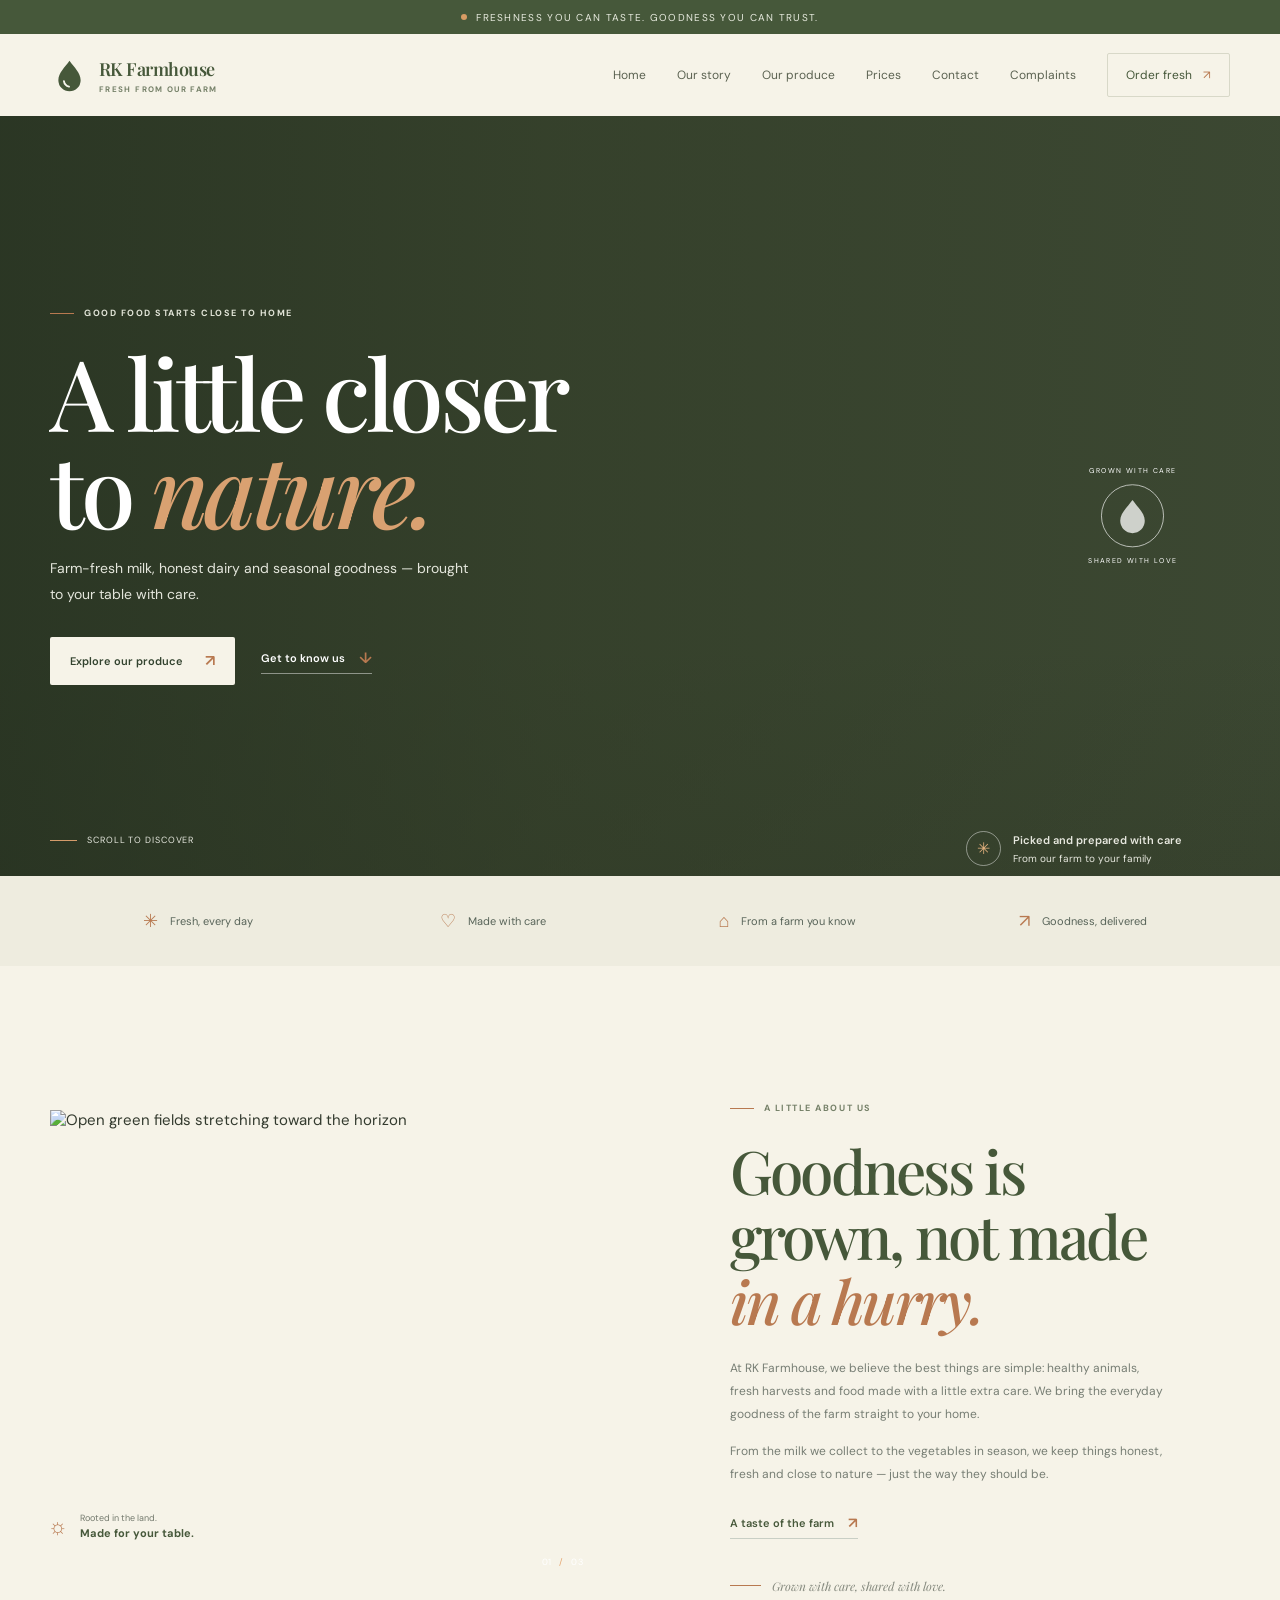
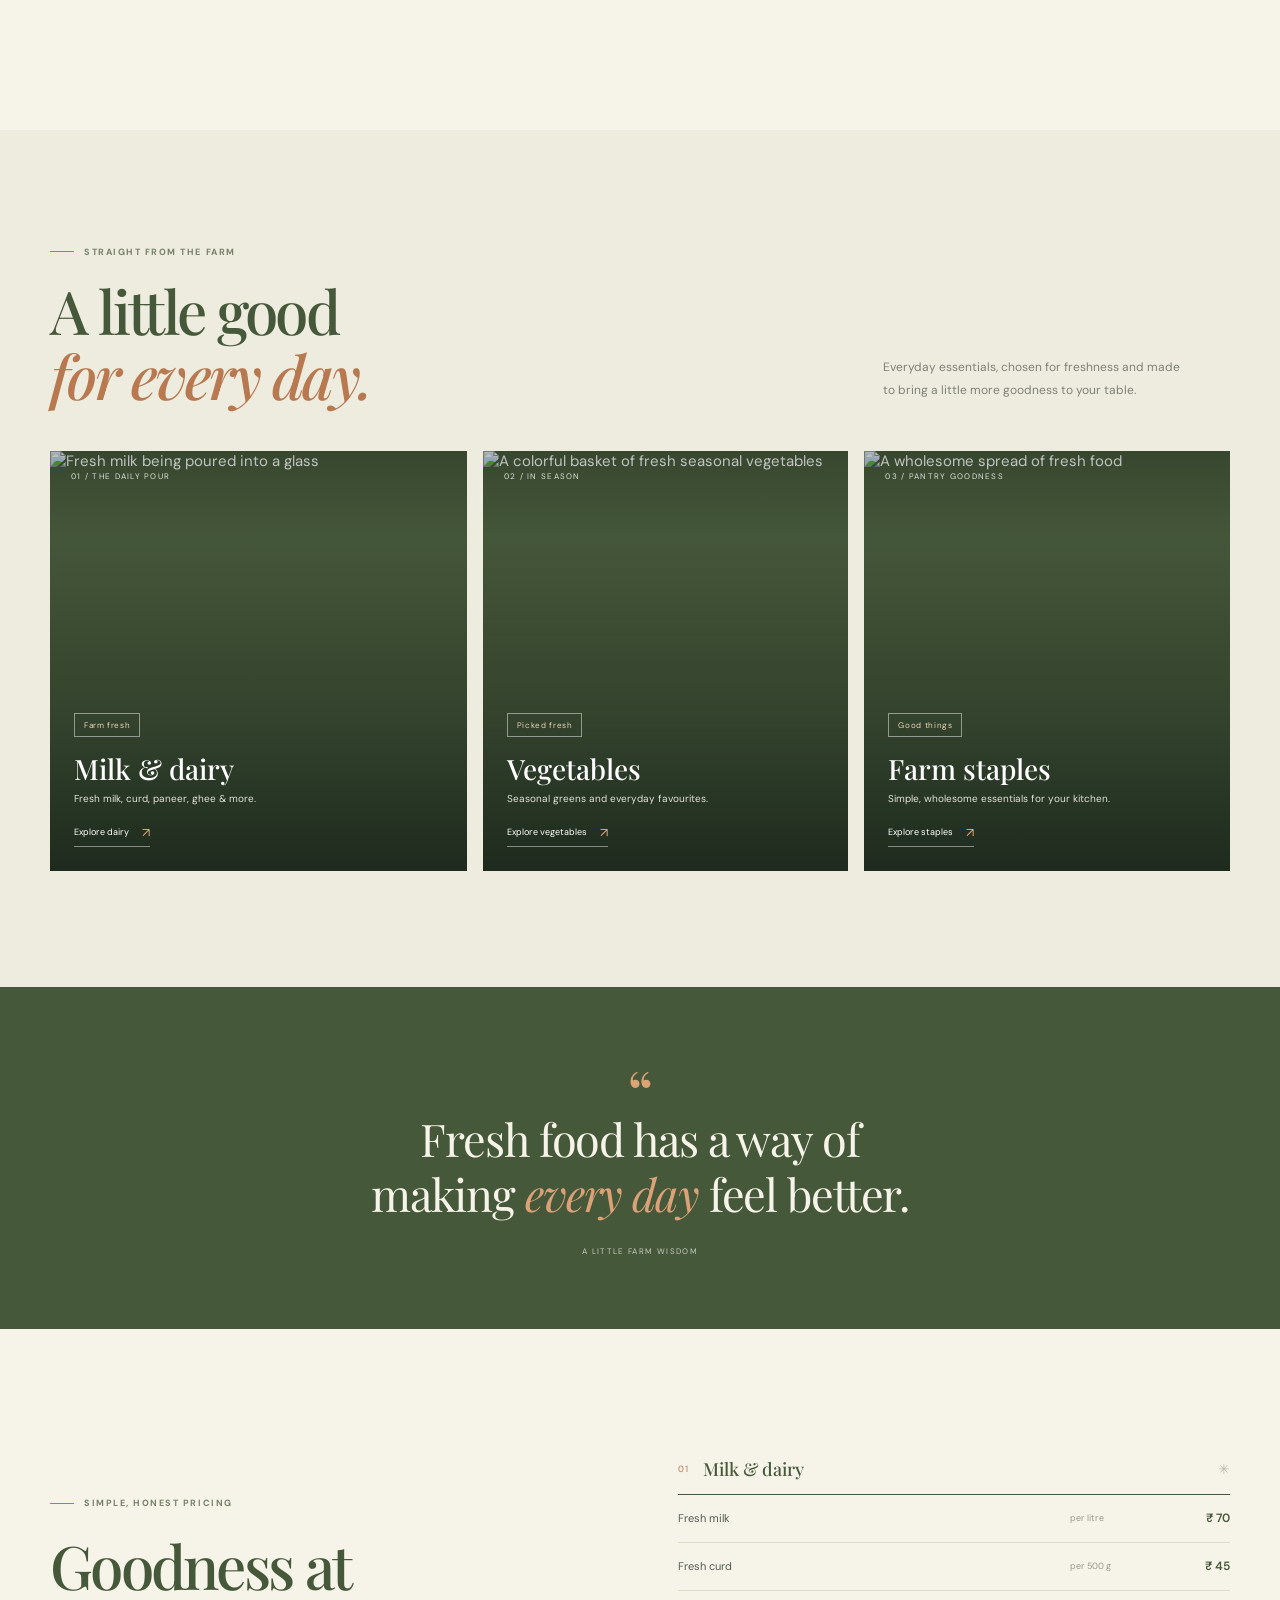
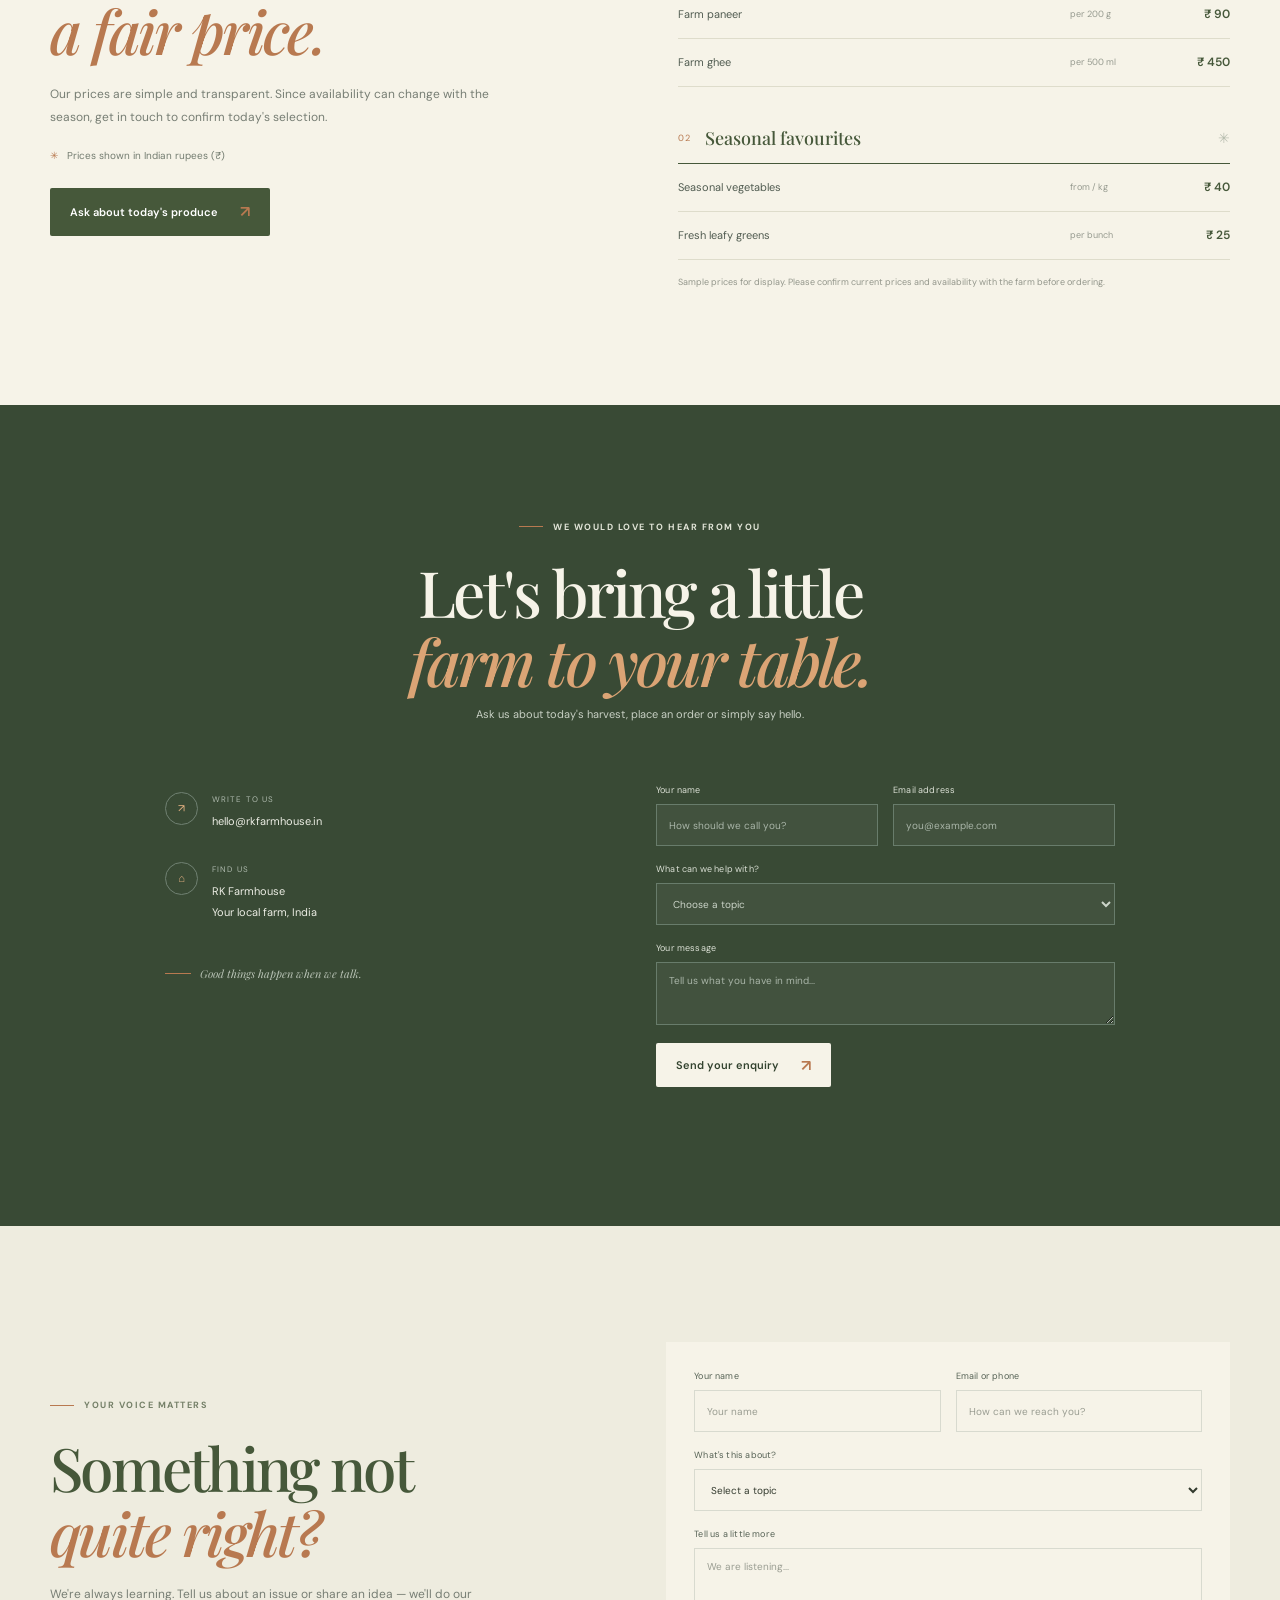
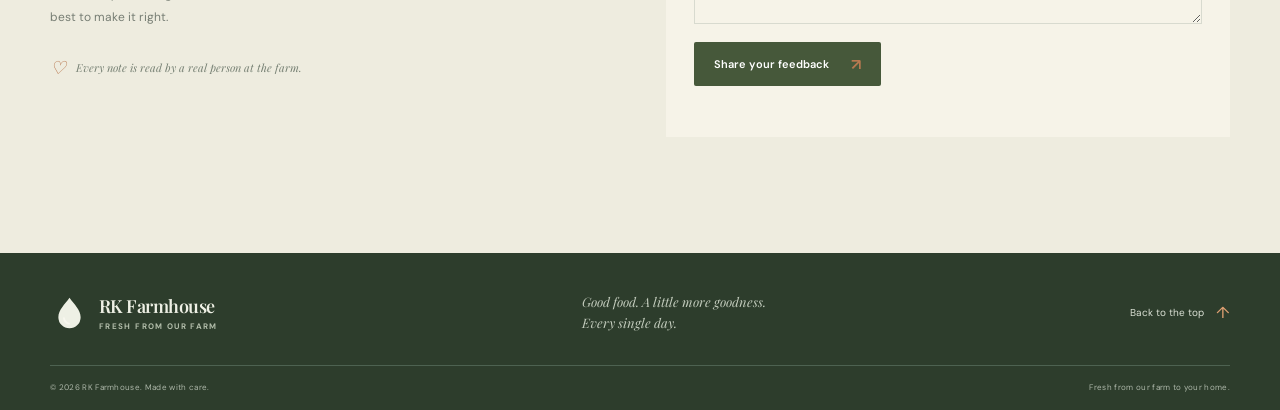
==== index.html @ b0bd7026 "test" ====
<!doctype html>
<html lang="en">
  <head>
    <meta charset="UTF-8" />
    <meta name="viewport" content="width=device-width, initial-scale=1.0" />
    <meta name="theme-color" content="#f8f7ef" />
    <meta
      name="description"
      content="Fresh milk, farm-made dairy and seasonal vegetables from RK Farmhouse, delivered with care."
    />
    <title>RK Farmhouse — Fresh from our farm</title>
    <link rel="preconnect" href="https://fonts.googleapis.com" />
    <link rel="preconnect" href="https://fonts.gstatic.com" crossorigin />
    <link
      href="https://fonts.googleapis.com/css2?family=DM+Sans:wght@400;500;600;700&family=Playfair+Display:wght@500;600;700&display=swap"
      rel="stylesheet"
    />
    <link rel="stylesheet" href="styles.css" />
    <script src="script.js" defer></script>
  </head>
  <body>
    <div class="announcement">
      <span class="announcement-dot" aria-hidden="true"></span>
      Freshness you can taste. Goodness you can trust.
    </div>

    <header class="site-header">
      <a class="brand" href="#home" aria-label="RK Farmhouse home">
        <span class="brand-mark" aria-hidden="true">
          <svg viewBox="0 0 42 42" fill="none">
            <path d="M21 5C16 12 9 18 9 26a12 12 0 0 0 24 0c0-8-7-14-12-21Z" fill="currentColor" />
            <path d="M15 27c.5 3.2 2.5 5.2 5.5 6" stroke="#F8F7EF" stroke-width="2" stroke-linecap="round" />
          </svg>
        </span>
        <span class="brand-copy"><strong>RK Farmhouse</strong><small>FRESH FROM OUR FARM</small></span>
      </a>

      <button class="menu-toggle" type="button" aria-label="Open navigation" aria-expanded="false" aria-controls="primary-navigation">
        <span></span><span></span>
      </button>

      <nav class="navigation" id="primary-navigation" aria-label="Main navigation">
        <a href="#home">Home</a>
        <a href="#about">Our story</a>
        <a href="#products">Our produce</a>
        <a href="#prices">Prices</a>
        <a href="#contact">Contact</a>
        <a href="#feedback">Complaints</a>
        <a class="nav-cta" href="#contact">Order fresh <span aria-hidden="true">↗</span></a>
      </nav>
    </header>

    <main>
      <section class="hero" id="home">
        <div class="hero-photo" role="img" aria-label="Sunlit green farm fields at sunrise"></div>
        <div class="hero-shade"></div>
        <div class="hero-content page-width">
          <p class="eyebrow eyebrow-light"><span></span> Good food starts close to home</p>
          <h1>A little closer<br />to <em>nature.</em></h1>
          <p class="hero-description">
            Farm-fresh milk, honest dairy and seasonal goodness — brought to your table with care.
          </p>
          <div class="hero-actions">
            <a class="button button-light" href="#products">Explore our produce <span aria-hidden="true">↗</span></a>
            <a class="text-link text-link-light" href="#about">Get to know us <span aria-hidden="true">↓</span></a>
          </div>
          <div class="hero-note">
            <span class="note-icon" aria-hidden="true">✳</span>
            <span><strong>Picked and prepared with care</strong><br />From our farm to your family</span>
          </div>
        </div>
        <div class="hero-stamp" aria-hidden="true">
          <span>GROWN WITH CARE</span>
          <svg viewBox="0 0 90 90"><circle cx="45" cy="45" r="43" /><path d="M45 23c-9 12-17 19-17 29a17 17 0 0 0 34 0c0-10-8-17-17-29Z" /></svg>
          <span>SHARED WITH LOVE</span>
        </div>
        <a class="scroll-cue" href="#about"><span></span> Scroll to discover</a>
      </section>

      <section class="promise-strip" aria-label="Our promises">
        <div><span class="promise-icon" aria-hidden="true">✳</span><span>Fresh, every day</span></div>
        <div><span class="promise-icon" aria-hidden="true">♡</span><span>Made with care</span></div>
        <div><span class="promise-icon" aria-hidden="true">⌂</span><span>From a farm you know</span></div>
        <div><span class="promise-icon" aria-hidden="true">↗</span><span>Goodness, delivered</span></div>
      </section>

      <section class="story section-pad" id="about">
        <div class="page-width story-grid">
          <div class="story-image-wrap">
            <img
              class="story-image"
              src="https://images.unsplash.com/photo-1500382017468-9049fed747ef?auto=format&fit=crop&w=1100&q=85"
              alt="Open green fields stretching toward the horizon"
              loading="lazy"
            />
            <div class="image-caption"><span class="caption-sun" aria-hidden="true">☼</span><span>Rooted in the land.<br /><strong>Made for your table.</strong></span></div>
            <div class="image-index">01 <span>/</span> 03</div>
          </div>
          <div class="story-copy">
            <p class="eyebrow"><span></span> A little about us</p>
            <h2>Goodness is<br />grown, not made<br /><em>in a hurry.</em></h2>
            <p class="body-copy">
              At RK Farmhouse, we believe the best things are simple: healthy animals, fresh harvests and food made with a little extra care. We bring the everyday goodness of the farm straight to your home.
            </p>
            <p class="body-copy">
              From the milk we collect to the vegetables in season, we keep things honest, fresh and close to nature — just the way they should be.
            </p>
            <a class="text-link" href="#products">A taste of the farm <span aria-hidden="true">↗</span></a>
            <div class="story-signature"><span class="signature-rule"></span><span>Grown with care, shared with love.</span></div>
          </div>
        </div>
      </section>

      <section class="products section-pad" id="products">
        <div class="page-width">
          <div class="section-heading">
            <div>
              <p class="eyebrow"><span></span> Straight from the farm</p>
              <h2>A little good<br /><em>for every day.</em></h2>
            </div>
            <p class="section-intro">Everyday essentials, chosen for freshness and made to bring a little more goodness to your table.</p>
          </div>
          <div class="product-grid">
            <article class="product-card product-card-large">
              <img src="https://images.unsplash.com/photo-1563636619-e9143da7973b?auto=format&fit=crop&w=1000&q=85" alt="Fresh milk being poured into a glass" loading="lazy" />
              <div class="product-overlay"></div>
              <div class="product-number">01 / THE DAILY POUR</div>
              <div class="product-info"><span class="product-tag">Farm fresh</span><h3>Milk &amp; dairy</h3><p>Fresh milk, curd, paneer, ghee &amp; more.</p><a href="#prices" aria-label="See milk and dairy prices">Explore dairy <span aria-hidden="true">↗</span></a></div>
            </article>
            <article class="product-card">
              <img src="https://images.unsplash.com/photo-1540420773420-3366772f4999?auto=format&fit=crop&w=900&q=85" alt="A colorful basket of fresh seasonal vegetables" loading="lazy" />
              <div class="product-overlay"></div>
              <div class="product-number">02 / IN SEASON</div>
              <div class="product-info"><span class="product-tag">Picked fresh</span><h3>Vegetables</h3><p>Seasonal greens and everyday favourites.</p><a href="#prices" aria-label="See vegetable prices">Explore vegetables <span aria-hidden="true">↗</span></a></div>
            </article>
            <article class="product-card">
              <img src="https://images.unsplash.com/photo-1490645935967-10de6ba17061?auto=format&fit=crop&w=900&q=85" alt="A wholesome spread of fresh food" loading="lazy" />
              <div class="product-overlay"></div>
              <div class="product-number">03 / PANTRY GOODNESS</div>
              <div class="product-info"><span class="product-tag">Good things</span><h3>Farm staples</h3><p>Simple, wholesome essentials for your kitchen.</p><a href="#prices" aria-label="See farm staple prices">Explore staples <span aria-hidden="true">↗</span></a></div>
            </article>
          </div>
        </div>
      </section>

      <section class="quote-band">
        <div class="page-width quote-content">
          <span class="quote-mark" aria-hidden="true">“</span>
          <p>Fresh food has a way of<br />making <em>every day</em> feel better.</p>
          <span class="quote-byline">A little farm wisdom</span>
        </div>
      </section>

      <section class="prices section-pad" id="prices">
        <div class="page-width price-layout">
          <div class="price-heading">
            <p class="eyebrow"><span></span> Simple, honest pricing</p>
            <h2>Goodness at<br /><em>a fair price.</em></h2>
            <p class="body-copy">Our prices are simple and transparent. Since availability can change with the season, get in touch to confirm today's selection.</p>
            <div class="price-note"><span aria-hidden="true">✳</span> Prices shown in Indian rupees (₹)</div>
            <a class="button button-dark" href="#contact">Ask about today's produce <span aria-hidden="true">↗</span></a>
          </div>
          <div class="price-list">
            <div class="price-category"><span>01</span><h3>Milk &amp; dairy</h3><span class="category-leaf" aria-hidden="true">✳</span></div>
            <div class="price-row"><span>Fresh milk</span><span class="price-unit">per litre</span><strong>₹ 70</strong></div>
            <div class="price-row"><span>Fresh curd</span><span class="price-unit">per 500 g</span><strong>₹ 45</strong></div>
            <div class="price-row"><span>Farm paneer</span><span class="price-unit">per 200 g</span><strong>₹ 90</strong></div>
            <div class="price-row"><span>Farm ghee</span><span class="price-unit">per 500 ml</span><strong>₹ 450</strong></div>
            <div class="price-category price-category-next"><span>02</span><h3>Seasonal favourites</h3><span class="category-leaf" aria-hidden="true">✳</span></div>
            <div class="price-row"><span>Seasonal vegetables</span><span class="price-unit">from / kg</span><strong>₹ 40</strong></div>
            <div class="price-row"><span>Fresh leafy greens</span><span class="price-unit">per bunch</span><strong>₹ 25</strong></div>
            <p class="price-disclaimer">Sample prices for display. Please confirm current prices and availability with the farm before ordering.</p>
          </div>
        </div>
      </section>

      <section class="contact section-pad" id="contact">
        <div class="page-width">
          <div class="contact-header">
            <p class="eyebrow eyebrow-light"><span></span> We would love to hear from you</p>
            <h2>Let's bring a little<br /><em>farm to your table.</em></h2>
            <p>Ask us about today's harvest, place an order or simply say hello.</p>
          </div>
          <div class="contact-grid">
            <div class="contact-details">
              <div class="contact-item"><span class="contact-icon" aria-hidden="true">↗</span><div><span class="contact-label">Write to us</span><a href="mailto:hello@rkfarmhouse.in">hello@rkfarmhouse.in</a></div></div>
              <div class="contact-item"><span class="contact-icon" aria-hidden="true">⌂</span><div><span class="contact-label">Find us</span><span>RK Farmhouse<br />Your local farm, India</span></div></div>
              <div class="contact-hours"><span class="hours-line"></span><span>Good things happen when we talk.</span></div>
            </div>
            <form class="contact-form" data-mail-form>
              <input type="hidden" name="form_type" value="New order or enquiry" />
              <div class="form-row">
                <label>Your name<input name="name" autocomplete="name" placeholder="How should we call you?" required /></label>
                <label>Email address<input name="email" type="email" autocomplete="email" placeholder="you@example.com" required /></label>
              </div>
              <label>What can we help with?
                <select name="topic" required>
                  <option value="" disabled selected>Choose a topic</option>
                  <option>Place an order</option>
                  <option>Product availability</option>
                  <option>Delivery information</option>
                  <option>Something else</option>
                </select>
              </label>
              <label>Your message<textarea name="message" rows="3" placeholder="Tell us what you have in mind..." required></textarea></label>
              <button class="button button-light form-submit" type="submit">Send your enquiry <span aria-hidden="true">↗</span></button>
              <p class="form-status" role="status" aria-live="polite"></p>
            </form>
          </div>
        </div>
      </section>

      <section class="complaint section-pad" id="feedback">
        <div class="page-width complaint-layout">
          <div>
            <p class="eyebrow"><span></span> Your voice matters</p>
            <h2>Something not<br /><em>quite right?</em></h2>
            <p class="body-copy">We're always learning. Tell us about an issue or share an idea — we'll do our best to make it right.</p>
            <div class="complaint-aside"><span aria-hidden="true">♡</span><span>Every note is read by a real person at the farm.</span></div>
          </div>
          <form class="complaint-form" data-mail-form>
            <input type="hidden" name="form_type" value="Feedback or complaint" />
            <div class="form-row">
              <label>Your name<input name="name" autocomplete="name" placeholder="Your name" required /></label>
              <label>Email or phone<input name="contact" autocomplete="email" placeholder="How can we reach you?" required /></label>
            </div>
            <label>What's this about?
              <select name="topic" required>
                <option value="" disabled selected>Select a topic</option>
                <option>Product quality</option>
                <option>Order or delivery</option>
                <option>Pricing or payment</option>
                <option>A suggestion</option>
                <option>Other feedback</option>
              </select>
            </label>
            <label>Tell us a little more<textarea name="message" rows="4" placeholder="We are listening..." required></textarea></label>
            <button class="button button-dark form-submit" type="submit">Share your feedback <span aria-hidden="true">↗</span></button>
            <p class="form-status" role="status" aria-live="polite"></p>
          </form>
        </div>
      </section>
    </main>

    <footer class="site-footer">
      <div class="page-width footer-top">
        <a class="brand brand-footer" href="#home">
          <span class="brand-mark" aria-hidden="true"><svg viewBox="0 0 42 42" fill="none"><path d="M21 5C16 12 9 18 9 26a12 12 0 0 0 24 0c0-8-7-14-12-21Z" fill="currentColor" /><path d="M15 27c.5 3.2 2.5 5.2 5.5 6" stroke="#F8F7EF" stroke-width="2" stroke-linecap="round" /></svg></span>
          <span class="brand-copy"><strong>RK Farmhouse</strong><small>FRESH FROM OUR FARM</small></span>
        </a>
        <p>Good food. A little more goodness.<br />Every single day.</p>
        <a class="back-top" href="#home">Back to the top <span aria-hidden="true">↑</span></a>
      </div>
      <div class="page-width footer-bottom"><span>© <span id="current-year"></span> RK Farmhouse. Made with care.</span><span>Fresh from our farm to your home.</span></div>
    </footer>
  </body>
</html>
---- styles.css ----
:root {
  color-scheme: light;
  --cream: #f6f3e8;
  --cream-deep: #eae8d8;
  --green: #46583a;
  --green-dark: #33432f;
  --green-muted: #758068;
  --orange: #b87950;
  --ink: #333a2e;
  --muted: #7d7e70;
  --line: #dedccb;
  --serif: "Playfair Display", Georgia, serif;
  --sans: "DM Sans", Arial, sans-serif;
}

* { box-sizing: border-box; }
html { scroll-behavior: smooth; scroll-padding-top: 85px; }
body { margin: 0; background: var(--cream); color: var(--ink); font-family: var(--sans); font-size: 15px; -webkit-font-smoothing: antialiased; }
img { display: block; width: 100%; }
a { color: inherit; text-decoration: none; }
button, input, select, textarea { font: inherit; }
.page-width { width: min(1180px, calc(100% - 96px)); margin: 0 auto; }
.section-pad { padding: 116px 0; }
.announcement { height: 34px; display: flex; justify-content: center; align-items: center; gap: 9px; background: var(--green); color: #e8ebdf; font-size: 10px; letter-spacing: .13em; text-transform: uppercase; }
.announcement-dot { width: 6px; height: 6px; background: #d89c64; border-radius: 50%; }
.site-header { height: 82px; padding: 0 max(48px, calc((100% - 1180px) / 2)); display: flex; justify-content: space-between; align-items: center; position: relative; z-index: 10; background: var(--cream); }
.brand { display: inline-flex; align-items: center; gap: 10px; color: var(--green); flex-shrink: 0; }
.brand-mark { width: 39px; height: 39px; display: block; }
.brand-mark svg { width: 100%; height: 100%; }
.brand-copy { display: grid; gap: 3px; }
.brand-copy strong { font-family: var(--serif); font-size: 18px; font-weight: 600; letter-spacing: -.03em; }
.brand-copy small { color: var(--green-muted); font-size: 8px; font-weight: 700; letter-spacing: .17em; }
.navigation { display: flex; align-items: center; gap: 31px; color: #5b6251; font-size: 12px; }
.navigation > a:not(.nav-cta) { transition: color .2s ease; }
.navigation > a:not(.nav-cta):hover { color: var(--orange); }
.nav-cta { padding: 13px 18px; border: 1px solid #d8d8c8; border-radius: 2px; color: var(--green); }
.nav-cta span { padding-left: 8px; color: var(--orange); }
.menu-toggle { display: none; }
.hero { position: relative; min-height: 660px; height: min(760px, calc(100vh - 116px)); overflow: hidden; display: flex; align-items: center; background: #3c4933; color: #fff; }
.hero-photo { position: absolute; inset: 0; background: url("https://images.unsplash.com/photo-1500382017468-9049fed747ef?auto=format&fit=crop&w=2200&q=90") center 48% / cover; transform: scale(1.015); }
.hero-shade { position: absolute; inset: 0; background: linear-gradient(90deg, rgba(37, 48, 31, .75) 0%, rgba(47, 57, 36, .53) 43%, rgba(56, 55, 37, .08) 100%), linear-gradient(0deg, rgba(36, 44, 29, .2), transparent 30%); }
.hero-content { position: relative; z-index: 1; padding-top: 0; }
.eyebrow { display: flex; align-items: center; gap: 10px; margin: 0 0 24px; color: var(--green-muted); text-transform: uppercase; letter-spacing: .17em; font-weight: 700; font-size: 9px; }
.eyebrow > span { display: inline-block; height: 1px; width: 24px; background: var(--orange); }
.eyebrow-light { color: #e1e4d7; }
h1, h2, h3, p { margin-top: 0; }
h1, h2 { font-family: var(--serif); font-weight: 500; letter-spacing: -.045em; }
.hero h1 { margin: 0 0 20px; font-size: clamp(62px, 7.7vw, 106px); line-height: .98; }
h1 em, h2 em { color: #d9a171; font-weight: 500; }
.hero-description { max-width: 425px; margin-bottom: 30px; color: #e4e6dc; font-size: 14px; line-height: 1.8; }
.hero-actions { display: flex; align-items: center; gap: 26px; }
.button { min-height: 48px; display: inline-flex; align-items: center; justify-content: center; gap: 22px; padding: 0 20px; border: 0; border-radius: 2px; cursor: pointer; font-size: 11px; font-weight: 600; transition: background .2s, transform .2s; }
.button:hover { transform: translateY(-2px); }
.button-light { color: var(--green-dark); background: var(--cream); }
.button-light:hover { background: white; }
.button-light span, .button-dark span { color: var(--orange); font-size: 16px; }
.text-link { display: inline-flex; align-items: center; gap: 14px; padding-bottom: 5px; border-bottom: 1px solid #c9cfc5; color: var(--green); font-size: 11px; font-weight: 600; }
.text-link span { color: var(--orange); font-size: 15px; }
.text-link-light { color: white; border-color: rgba(255,255,255,.45); }
.hero-note { position: absolute; right: 48px; bottom: -182px; display: flex; align-items: center; gap: 12px; color: #e7e8df; font-size: 10px; line-height: 1.7; }
.hero-note strong { font-size: 11px; font-weight: 600; }
.note-icon { display: grid; width: 35px; height: 35px; place-items: center; border: 1px solid rgba(255,255,255,.45); border-radius: 50%; color: #e5b27f; font-size: 16px; }
.hero-stamp { position: absolute; right: max(8%, calc((100% - 1180px) / 2 + 30px)); top: 50%; display: flex; flex-direction: column; align-items: center; gap: 8px; color: #fff; transform: translateY(-30%); }
.hero-stamp svg { width: 65px; fill: none; stroke: rgba(255,255,255,.74); stroke-width: 1.2; }
.hero-stamp svg path { fill: rgba(255,255,255,.75); stroke: none; }
.hero-stamp span { font-size: 7px; letter-spacing: .2em; }
.scroll-cue { position: absolute; bottom: 30px; left: max(48px, calc((100% - 1180px) / 2)); display: flex; align-items: center; gap: 10px; color: #e6e8df; font-size: 9px; letter-spacing: .1em; text-transform: uppercase; }
.scroll-cue span { width: 27px; height: 1px; background: #d49b6a; }
.promise-strip { min-height: 90px; padding: 20px max(48px, calc((100% - 1180px) / 2)); display: grid; grid-template-columns: repeat(4, 1fr); align-items: center; background: #eeecdf; }
.promise-strip > div { display: flex; justify-content: center; align-items: center; gap: 12px; color: #586459; font-size: 11px; }
.promise-icon { color: var(--orange); font-size: 18px; }
.story { background: var(--cream); }
.story-grid { display: grid; grid-template-columns: 1fr .91fr; align-items: center; gap: 11%; }
.story-image-wrap { position: relative; min-height: 475px; }
.story-image { width: 100%; height: 475px; object-fit: cover; }
.image-caption { position: absolute; bottom: 24px; left: -22px; display: flex; align-items: center; gap: 12px; min-width: 200px; padding: 17px 20px; background: var(--cream); color: #747a6e; font-size: 9px; line-height: 1.6; }
.image-caption strong { color: var(--green); font-size: 11px; }
.caption-sun { color: var(--orange); font-size: 22px; }
.image-index { position: absolute; right: 16px; bottom: 17px; color: white; font-size: 9px; letter-spacing: .1em; }
.image-index span { padding: 0 4px; color: #e5a56e; }
.story-copy { padding: 20px 0; }
.story-copy h2, .section-heading h2, .price-heading h2, .complaint h2 { margin: 0 0 24px; color: var(--green); font-size: clamp(42px, 4.7vw, 61px); line-height: 1.08; }
.story-copy h2 em, .section-heading h2 em, .price-heading h2 em, .complaint h2 em { color: var(--orange); }
.body-copy { max-width: 440px; margin-bottom: 15px; color: #777e74; font-size: 12px; line-height: 1.9; }
.story-copy .text-link { margin-top: 12px; }
.story-signature { display: flex; align-items: center; gap: 11px; margin-top: 39px; color: #85897e; font-family: var(--serif); font-size: 12px; font-style: italic; }
.signature-rule { width: 31px; height: 1px; background: var(--orange); }
.products { background: #eeecdf; }
.section-heading { display: flex; align-items: end; justify-content: space-between; margin-bottom: 43px; }
.section-heading .eyebrow { margin-bottom: 20px; }
.section-heading h2 { margin-bottom: 0; }
.section-intro { width: 300px; margin: 0 4% 6px 0; color: #7d8277; font-size: 12px; line-height: 1.9; }
.product-grid { display: grid; grid-template-columns: 1.14fr 1fr 1fr; gap: 16px; }
.product-card { height: 420px; position: relative; overflow: hidden; color: white; background: var(--green); }
.product-card img { height: 100%; object-fit: cover; transition: transform .6s; }
.product-card:hover img { transform: scale(1.045); }
.product-overlay { position: absolute; inset: 0; background: linear-gradient(0deg, rgba(23,35,25,.86) 0%, rgba(24,36,26,.42) 36%, rgba(20,33,22,.04) 78%), linear-gradient(180deg, rgba(22,33,23,.28), transparent 20%); }
.product-number { position: absolute; top: 20px; left: 21px; color: rgba(255,255,255,.83); font-size: 8px; letter-spacing: .16em; }
.product-info { position: absolute; left: 24px; right: 20px; bottom: 24px; }
.product-tag { display: inline-block; margin-bottom: 13px; padding: 6px 9px; border: 1px solid rgba(255,255,255,.47); color: #f0d7b8; font-size: 8px; letter-spacing: .08em; }
.product-info h3 { margin: 0 0 5px; font-family: var(--serif); font-size: 28px; font-weight: 500; }
.product-info p { margin-bottom: 15px; color: #e3e3da; font-size: 10px; }
.product-info a { display: inline-flex; gap: 13px; align-items: center; padding-bottom: 5px; border-bottom: 1px solid rgba(255,255,255,.45); font-size: 9px; }
.product-info a span { color: #e5a675; font-size: 13px; }
.quote-band { padding: 73px 0 70px; background: var(--green); color: var(--cream); text-align: center; }
.quote-content { position: relative; }
.quote-mark { display: block; height: 38px; color: #dba475; font-family: var(--serif); font-size: 64px; line-height: 1; }
.quote-content p { margin: 13px 0 17px; font-family: var(--serif); font-size: clamp(30px, 3.6vw, 45px); letter-spacing: -.025em; line-height: 1.23; }
.quote-content em { color: #daa276; }
.quote-byline { color: #c5ccbf; font-size: 8px; letter-spacing: .17em; text-transform: uppercase; }
.prices { background: var(--cream); }
.price-layout { display: grid; grid-template-columns: .88fr 1fr; gap: 12%; }
.price-heading { align-self: center; }
.price-heading h2 { margin-bottom: 20px; }
.price-heading .body-copy { margin-bottom: 20px; }
.price-note { display: flex; align-items: center; gap: 9px; margin-bottom: 26px; color: #737c70; font-size: 10px; }
.price-note span { color: var(--orange); }
.button-dark { color: white; background: var(--green); }
.button-dark:hover { background: var(--green-dark); }
.price-list { align-self: center; }
.price-category { display: flex; align-items: center; gap: 15px; min-height: 50px; border-bottom: 1px solid var(--green); }
.price-category > span:first-child { color: var(--orange); font-size: 9px; letter-spacing: .1em; }
.price-category h3 { margin: 0; color: var(--green); font-family: var(--serif); font-size: 18px; font-weight: 500; }
.category-leaf { margin-left: auto; color: #b6bcae; font-size: 14px; }
.price-row { display: grid; grid-template-columns: 1fr 90px 70px; align-items: center; min-height: 48px; border-bottom: 1px solid var(--line); color: #515c51; font-size: 11px; }
.price-unit { color: #969a8f; font-size: 9px; }
.price-row strong { color: var(--green); font-size: 12px; font-weight: 600; text-align: right; }
.price-category-next { margin-top: 27px; }
.price-disclaimer { margin: 15px 0 0; color: #93968b; font-size: 9px; line-height: 1.6; }
.contact { background: #394a35; color: var(--cream); }
.contact-header { text-align: center; }
.contact-header .eyebrow { justify-content: center; }
.contact-header h2 { margin: 0 0 12px; font-size: clamp(43px, 5vw, 65px); line-height: 1.08; }
.contact-header h2 em { color: #dba475; }
.contact-header > p:last-child { color: #c8d0c4; font-size: 11px; }
.contact-grid { display: grid; grid-template-columns: .78fr 1fr; gap: 14%; max-width: 950px; margin: 63px auto 0; }
.contact-details { display: flex; flex-direction: column; gap: 30px; padding-top: 8px; }
.contact-item { display: flex; align-items: flex-start; gap: 14px; color: #ecede4; font-size: 11px; line-height: 1.9; }
.contact-icon { display: grid; width: 33px; height: 33px; place-items: center; border: 1px solid #708172; border-radius: 50%; color: #e5b182; }
.contact-item > div { display: grid; }
.contact-label { margin-bottom: 4px; color: #aeb9ad; font-size: 8px; letter-spacing: .14em; text-transform: uppercase; }
.contact-hours { display: flex; align-items: center; gap: 9px; margin-top: 13px; color: #b9c3b6; font-family: var(--serif); font-size: 11px; font-style: italic; }
.hours-line { width: 26px; height: 1px; background: var(--orange); }
.contact-form, .complaint-form { display: grid; gap: 17px; }
.form-row { display: grid; grid-template-columns: 1fr 1fr; gap: 15px; }
.contact-form label, .complaint-form label { display: grid; gap: 8px; color: #dbe0d5; font-size: 9px; letter-spacing: .02em; }
.contact-form input, .contact-form select, .contact-form textarea { width: 100%; min-height: 42px; padding: 11px 12px; border: 1px solid #687c6b; border-radius: 0; outline: none; color: white; background: rgba(255,255,255,.045); font-size: 10px; }
.contact-form textarea, .complaint-form textarea { resize: vertical; }
.contact-form input::placeholder, .contact-form textarea::placeholder { color: #a9b5a8; }
.contact-form select { color: #cbd4c8; }
.contact-form select option, .complaint-form select option { color: var(--ink); }
.contact-form input:focus, .contact-form select:focus, .contact-form textarea:focus { border-color: #d89c69; }
.form-submit { justify-self: start; min-height: 44px; margin-top: 1px; }
.form-status { min-height: 14px; margin: -8px 0 0; color: #e3c9a9; font-size: 10px; line-height: 1.5; }
.complaint { background: #eeecdf; }
.complaint-layout { display: grid; grid-template-columns: .8fr 1fr; align-items: center; gap: 14%; }
.complaint h2 { margin-bottom: 18px; }
.complaint-aside { display: flex; align-items: center; gap: 10px; margin-top: 27px; color: #778174; font-family: var(--serif); font-size: 11px; font-style: italic; }
.complaint-aside span:first-child { color: var(--orange); font-family: var(--sans); font-size: 18px; }
.complaint-form { padding: 28px; background: var(--cream); }
.complaint-form label { color: #566255; }
.complaint-form input, .complaint-form select, .complaint-form textarea { width: 100%; min-height: 42px; padding: 11px 12px; border: 1px solid #d8dacf; border-radius: 0; outline: none; color: var(--ink); background: transparent; font-size: 10px; }
.complaint-form input::placeholder, .complaint-form textarea::placeholder { color: #9a9d92; }
.complaint-form input:focus, .complaint-form select:focus, .complaint-form textarea:focus { border-color: var(--green-muted); }
.complaint-form .form-status { color: var(--green); }
.site-footer { padding: 39px 0 18px; background: #2d3d2c; color: #e8e7d9; }
.footer-top { display: flex; align-items: center; justify-content: space-between; padding-bottom: 31px; }
.brand-footer { color: #eef0e5; }
.brand-footer .brand-copy small { color: #b2bdaa; }
.footer-top > p { margin: 0; color: #c3ccbd; font-family: var(--serif); font-size: 13px; font-style: italic; line-height: 1.6; }
.back-top { display: inline-flex; gap: 12px; align-items: center; color: #dbe1d5; font-size: 10px; }
.back-top span { color: #e0a173; font-size: 16px; }
.footer-bottom { display: flex; justify-content: space-between; padding-top: 16px; border-top: 1px solid #4d6251; color: #aeb8aa; font-size: 8px; letter-spacing: .04em; }

@media (max-width: 900px) {
  .page-width { width: min(100% - 56px, 700px); }
  .site-header { padding: 0 28px; }
  .navigation { gap: 17px; font-size: 11px; }
  .hero { min-height: 620px; }
  .hero-note { right: 28px; }
  .story-grid { gap: 7%; }
  .story-image-wrap, .story-image { min-height: 420px; height: 420px; }
  .product-card { height: 370px; }
  .product-info { left: 17px; right: 14px; }
  .product-info h3 { font-size: 23px; }
  .price-layout, .contact-grid, .complaint-layout { gap: 8%; }
}

@media (max-width: 680px) {
  html { scroll-padding-top: 70px; }
  .page-width { width: calc(100% - 40px); }
  .section-pad { padding: 78px 0; }
  .announcement { height: 31px; font-size: 8px; letter-spacing: .09em; }
  .site-header { height: 69px; padding: 0 20px; }
  .brand-mark { width: 34px; height: 34px; }
  .brand-copy strong { font-size: 16px; }
  .brand-copy small { font-size: 7px; }
  .menu-toggle { display: flex; width: 40px; height: 40px; flex-direction: column; justify-content: center; align-items: center; gap: 6px; border: 1px solid #d9ddd1; background: transparent; }
  .menu-toggle span { width: 17px; height: 1px; background: var(--green); transition: transform .2s; }
  .menu-toggle[aria-expanded="true"] span:first-child { transform: translateY(3.5px) rotate(45deg); }
  .menu-toggle[aria-expanded="true"] span:last-child { transform: translateY(-3.5px) rotate(-45deg); }
  .navigation { position: absolute; top: 69px; left: 0; right: 0; display: none; align-items: stretch; gap: 0; padding: 7px 20px 18px; background: var(--cream); box-shadow: 0 15px 20px rgba(28,42,30,.1); }
  .navigation.is-open { display: flex; flex-direction: column; }
  .navigation > a:not(.nav-cta) { padding: 13px 0; border-bottom: 1px solid var(--line); }
  .nav-cta { margin-top: 13px; text-align: center; }
  .hero { height: 680px; min-height: 0; max-height: calc(100svh - 100px); }
  .hero-photo { background-position: 58% center; }
  .hero-shade { background: linear-gradient(90deg, rgba(37,48,31,.76), rgba(47,57,36,.38)), linear-gradient(0deg, rgba(36,44,29,.32), transparent 50%); }
  .hero-content { padding-bottom: 28px; }
  .hero .eyebrow { font-size: 8px; }
  .hero h1 { font-size: clamp(62px, 15vw, 84px); }
  .hero-description { max-width: 340px; font-size: 12px; }
  .hero-actions { align-items: flex-start; flex-direction: column; gap: 17px; }
  .hero-stamp { right: 20px; top: auto; bottom: 53px; transform: none; }
  .hero-stamp svg { width: 49px; }
  .hero-stamp span { font-size: 6px; }
  .hero-note { display: none; }
  .scroll-cue { bottom: 23px; left: 20px; font-size: 8px; }
  .promise-strip { grid-template-columns: 1fr 1fr; gap: 20px 5px; padding: 23px 15px; }
  .promise-strip > div { justify-content: flex-start; padding-left: 12px; font-size: 9px; }
  .promise-icon { font-size: 16px; }
  .story-grid, .price-layout, .contact-grid, .complaint-layout { grid-template-columns: 1fr; }
  .story-grid { gap: 43px; }
  .story-image-wrap, .story-image { min-height: 0; height: 360px; }
  .image-caption { left: -8px; bottom: 16px; }
  .story-copy { padding: 0; }
  .story-copy h2, .section-heading h2, .price-heading h2, .complaint h2 { font-size: 46px; }
  .story-signature { margin-top: 27px; }
  .section-heading { display: block; margin-bottom: 28px; }
  .section-intro { width: auto; max-width: 370px; margin: 20px 0 0; }
  .product-grid { grid-template-columns: 1fr; gap: 13px; }
  .product-card { height: 390px; }
  .product-card-large { height: 430px; }
  .product-info { left: 22px; }
  .product-info h3 { font-size: 28px; }
  .quote-band { padding: 61px 0; }
  .quote-content p { font-size: 34px; }
  .price-layout { gap: 40px; }
  .price-heading .body-copy { max-width: 380px; }
  .price-row { grid-template-columns: 1fr 75px 58px; font-size: 10px; }
  .contact-header h2 { font-size: 46px; }
  .contact-header > p:last-child { max-width: 290px; margin: 0 auto; line-height: 1.7; }
  .contact-grid { gap: 34px; margin-top: 40px; }
  .contact-details { display: grid; grid-template-columns: 1fr 1fr; gap: 22px 10px; }
  .contact-hours { grid-column: 1 / -1; margin-top: 0; }
  .form-row { grid-template-columns: 1fr; gap: 15px; }
  .contact-form, .complaint-form { gap: 15px; }
  .complaint-layout { gap: 32px; }
  .complaint-form { padding: 21px 17px; }
  .footer-top { align-items: flex-start; flex-wrap: wrap; gap: 21px; }
  .footer-top > p { order: 3; width: 100%; }
  .back-top { padding-top: 10px; }
  .footer-bottom { gap: 10px; font-size: 7px; }
}

@media (prefers-reduced-motion: reduce) {
  *, *::before, *::after { scroll-behavior: auto !important; transition-duration: .01ms !important; }
}
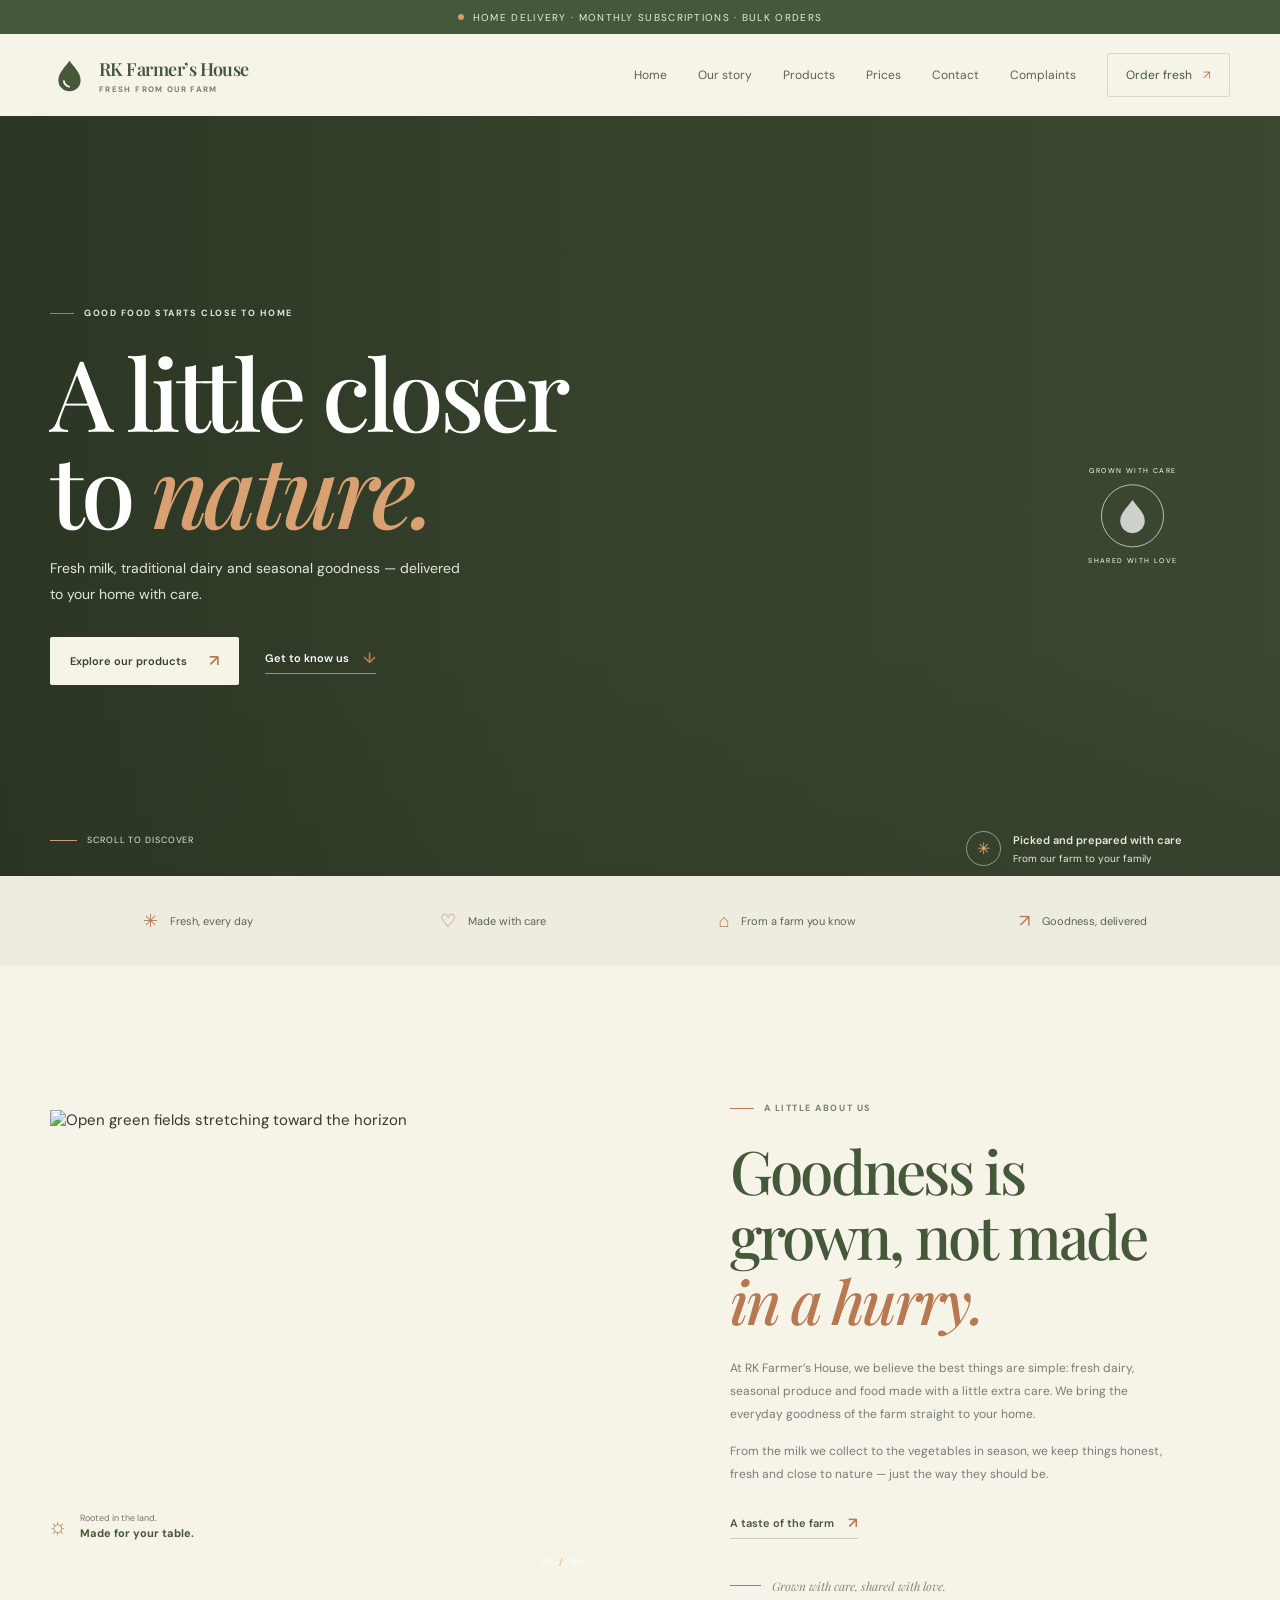
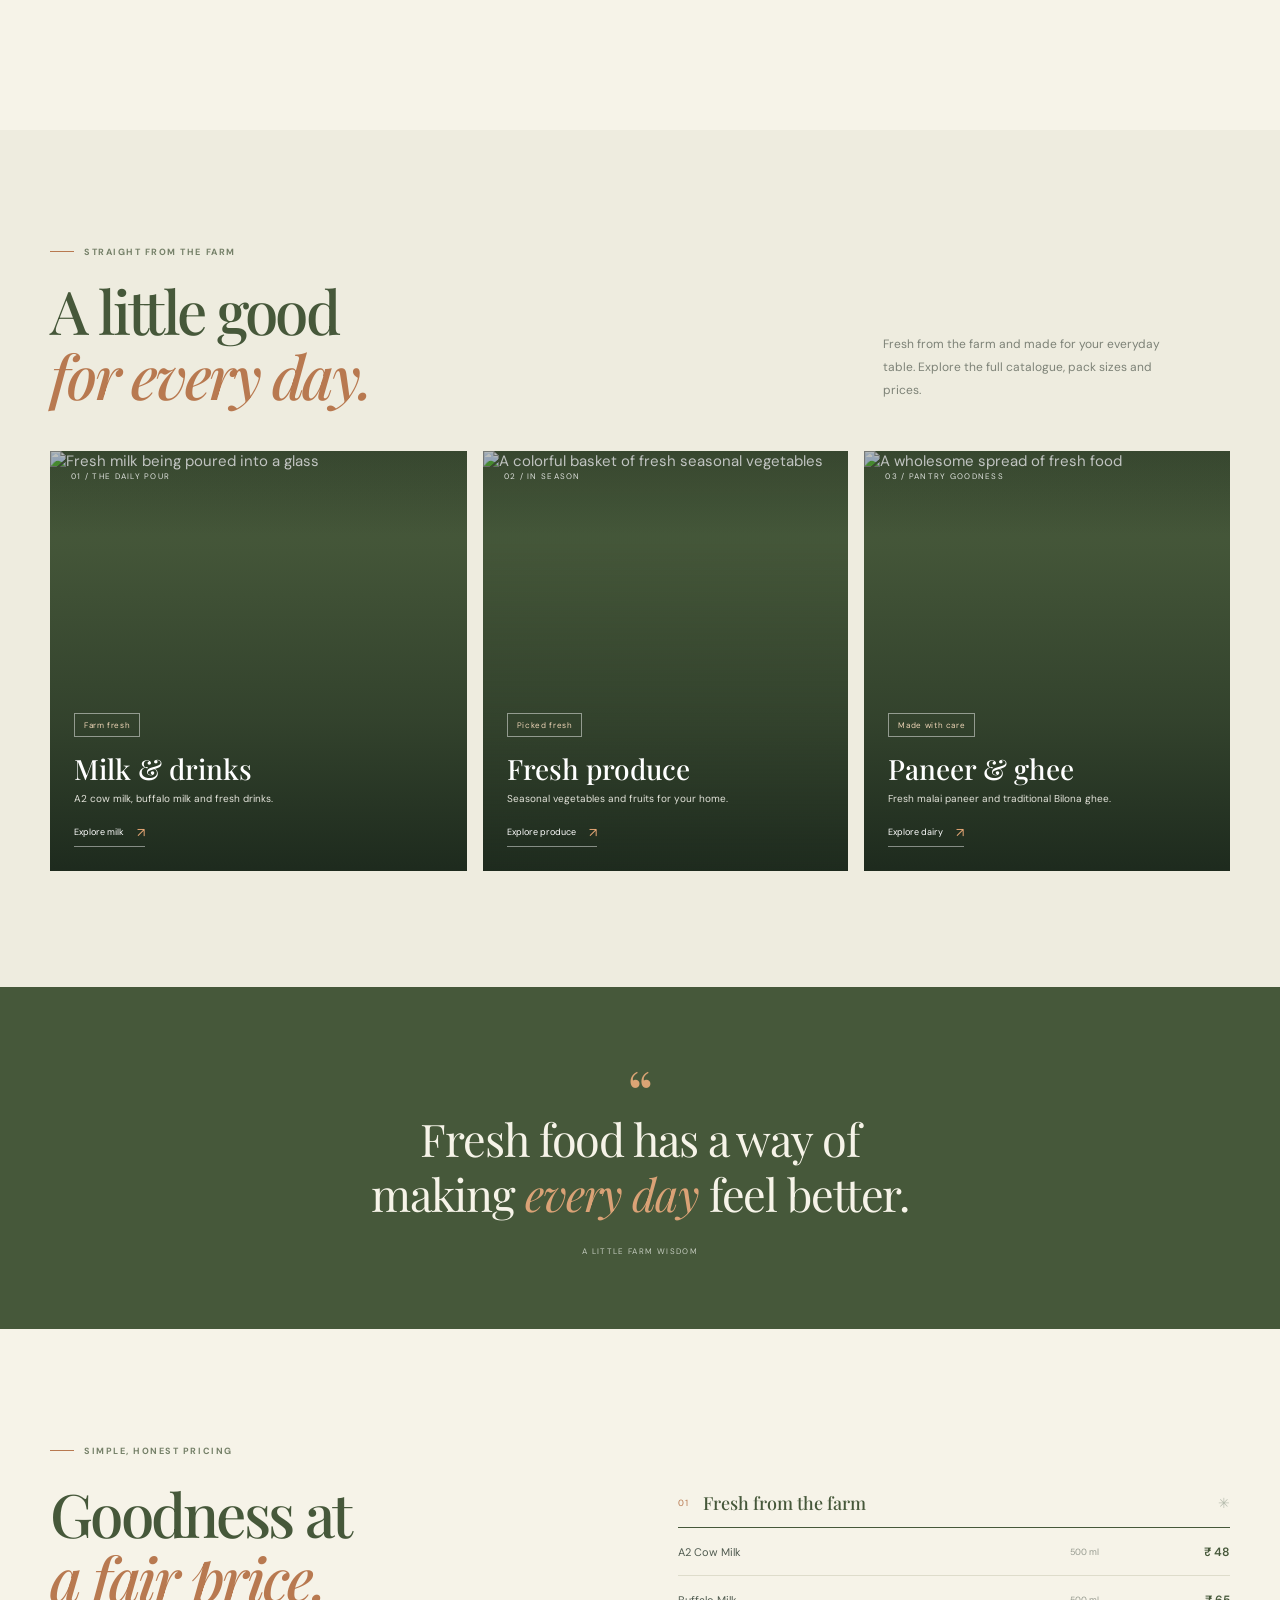
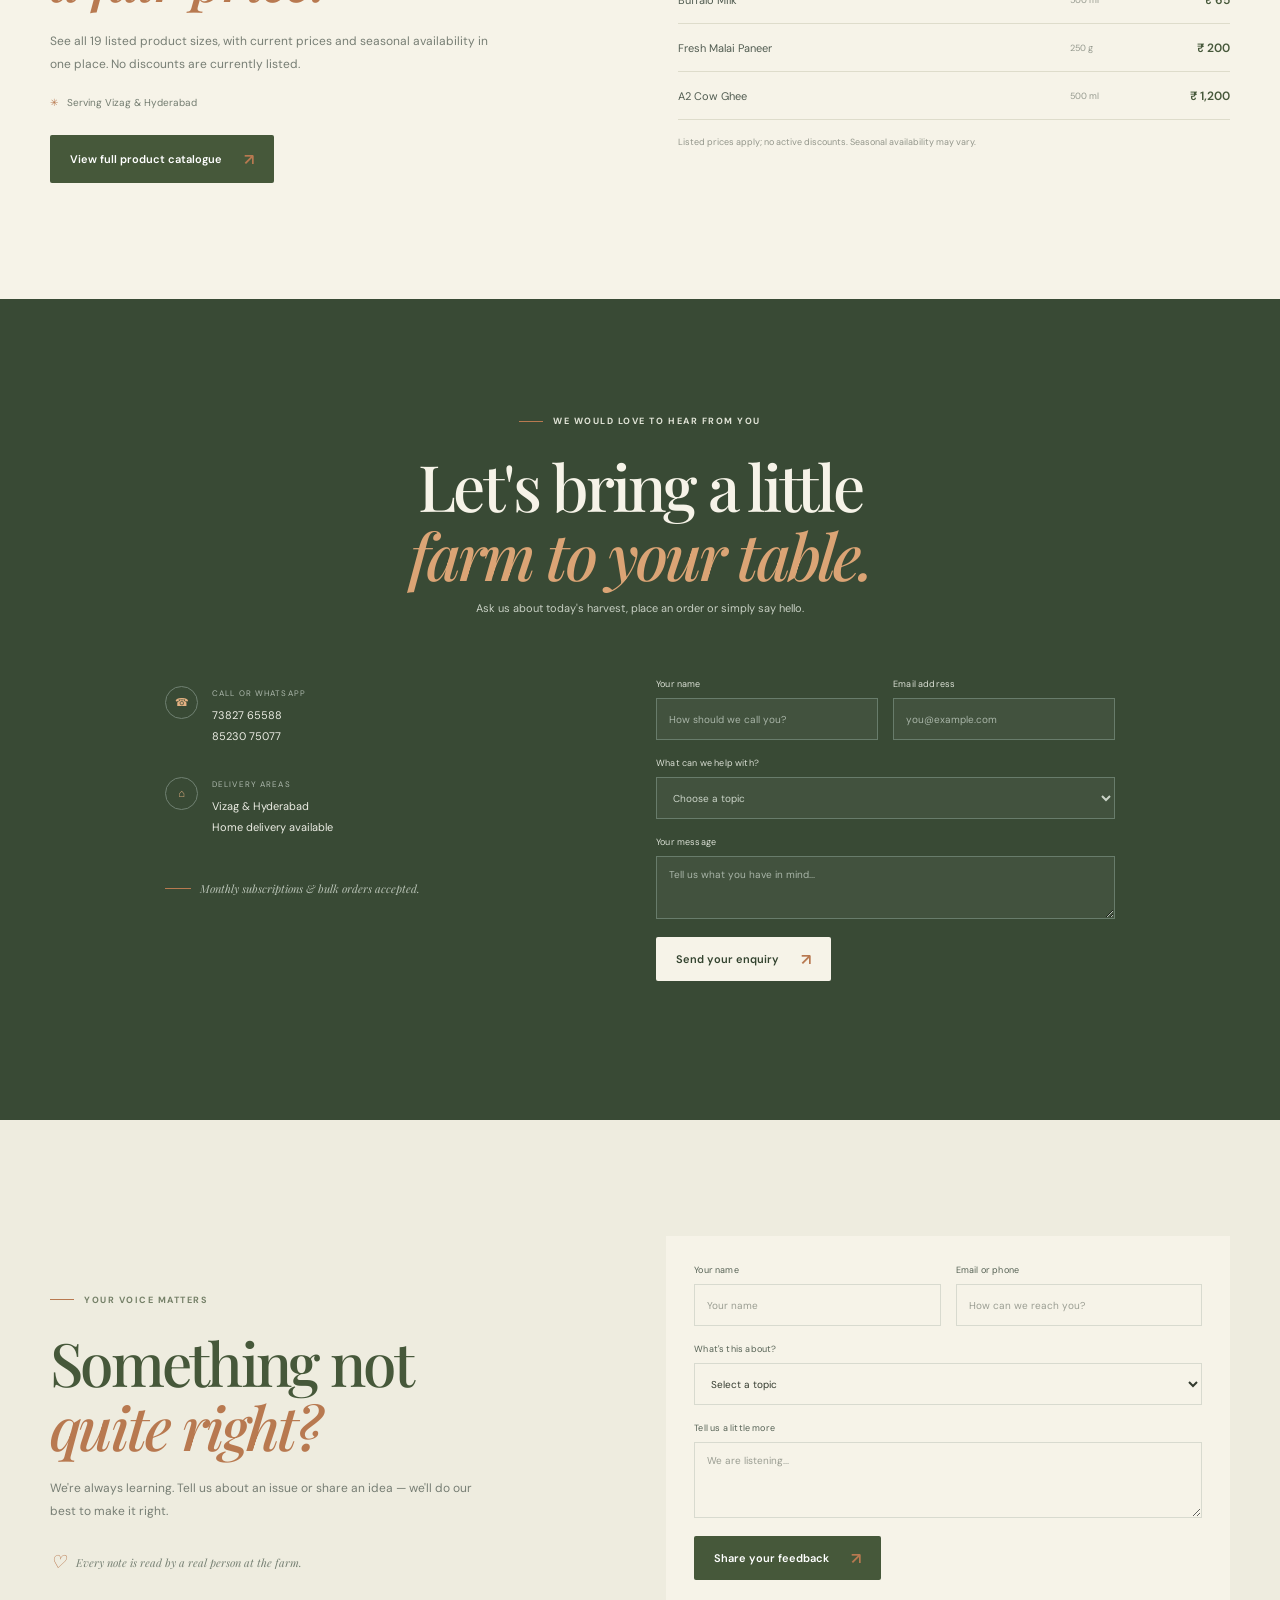
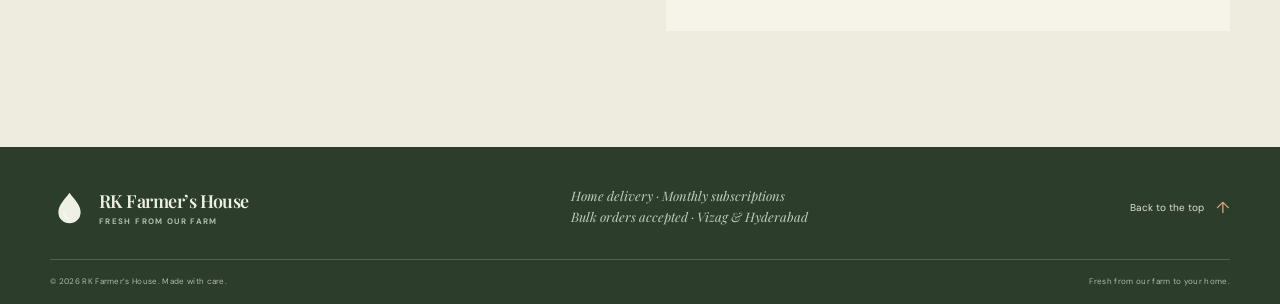
==== commit 97005141: "added products" ====
--- a/index.html
+++ b/index.html
@@ -6,9 +6,9 @@
     <meta name="theme-color" content="#f8f7ef" />
     <meta
       name="description"
-      content="Fresh milk, farm-made dairy and seasonal vegetables from RK Farmhouse, delivered with care."
+      content="Discover fresh milk, traditional dairy, drinks and seasonal produce from RK Farmer’s House. Home delivery in Vizag and Hyderabad."
     />
-    <title>RK Farmhouse — Fresh from our farm</title>
+    <title>RK Farmer’s House — Fresh from our farm</title>
     <link rel="preconnect" href="https://fonts.googleapis.com" />
     <link rel="preconnect" href="https://fonts.gstatic.com" crossorigin />
     <link
@@ -21,18 +21,18 @@
   <body>
     <div class="announcement">
       <span class="announcement-dot" aria-hidden="true"></span>
-      Freshness you can taste. Goodness you can trust.
+      Home delivery · Monthly subscriptions · Bulk orders
     </div>
 
     <header class="site-header">
-      <a class="brand" href="#home" aria-label="RK Farmhouse home">
+      <a class="brand" href="#home" aria-label="RK Farmer’s House home">
         <span class="brand-mark" aria-hidden="true">
           <svg viewBox="0 0 42 42" fill="none">
             <path d="M21 5C16 12 9 18 9 26a12 12 0 0 0 24 0c0-8-7-14-12-21Z" fill="currentColor" />
             <path d="M15 27c.5 3.2 2.5 5.2 5.5 6" stroke="#F8F7EF" stroke-width="2" stroke-linecap="round" />
           </svg>
         </span>
-        <span class="brand-copy"><strong>RK Farmhouse</strong><small>FRESH FROM OUR FARM</small></span>
+        <span class="brand-copy"><strong>RK Farmer’s House</strong><small>FRESH FROM OUR FARM</small></span>
       </a>
 
       <button class="menu-toggle" type="button" aria-label="Open navigation" aria-expanded="false" aria-controls="primary-navigation">
@@ -40,13 +40,13 @@
       </button>
 
       <nav class="navigation" id="primary-navigation" aria-label="Main navigation">
-        <a href="#home">Home</a>
-        <a href="#about">Our story</a>
-        <a href="#products">Our produce</a>
-        <a href="#prices">Prices</a>
+        <a href="index.html#home">Home</a>
+        <a href="index.html#about">Our story</a>
+        <a href="products.html">Products</a>
+        <a href="products.html#catalog">Prices</a>
         <a href="#contact">Contact</a>
         <a href="#feedback">Complaints</a>
-        <a class="nav-cta" href="#contact">Order fresh <span aria-hidden="true">↗</span></a>
+        <a class="nav-cta" href="https://wa.me/917382765588" target="_blank" rel="noopener">Order fresh <span aria-hidden="true">↗</span></a>
       </nav>
     </header>
 
@@ -58,10 +58,10 @@
           <p class="eyebrow eyebrow-light"><span></span> Good food starts close to home</p>
           <h1>A little closer<br />to <em>nature.</em></h1>
           <p class="hero-description">
-            Farm-fresh milk, honest dairy and seasonal goodness — brought to your table with care.
+            Fresh milk, traditional dairy and seasonal goodness — delivered to your home with care.
           </p>
           <div class="hero-actions">
-            <a class="button button-light" href="#products">Explore our produce <span aria-hidden="true">↗</span></a>
+            <a class="button button-light" href="products.html">Explore our products <span aria-hidden="true">↗</span></a>
             <a class="text-link text-link-light" href="#about">Get to know us <span aria-hidden="true">↓</span></a>
           </div>
           <div class="hero-note">
@@ -100,12 +100,12 @@
             <p class="eyebrow"><span></span> A little about us</p>
             <h2>Goodness is<br />grown, not made<br /><em>in a hurry.</em></h2>
             <p class="body-copy">
-              At RK Farmhouse, we believe the best things are simple: healthy animals, fresh harvests and food made with a little extra care. We bring the everyday goodness of the farm straight to your home.
+              At RK Farmer’s House, we believe the best things are simple: fresh dairy, seasonal produce and food made with a little extra care. We bring the everyday goodness of the farm straight to your home.
             </p>
             <p class="body-copy">
               From the milk we collect to the vegetables in season, we keep things honest, fresh and close to nature — just the way they should be.
             </p>
-            <a class="text-link" href="#products">A taste of the farm <span aria-hidden="true">↗</span></a>
+            <a class="text-link" href="products.html">A taste of the farm <span aria-hidden="true">↗</span></a>
             <div class="story-signature"><span class="signature-rule"></span><span>Grown with care, shared with love.</span></div>
           </div>
         </div>
@@ -118,26 +118,26 @@
               <p class="eyebrow"><span></span> Straight from the farm</p>
               <h2>A little good<br /><em>for every day.</em></h2>
             </div>
-            <p class="section-intro">Everyday essentials, chosen for freshness and made to bring a little more goodness to your table.</p>
+            <p class="section-intro">Fresh from the farm and made for your everyday table. Explore the full catalogue, pack sizes and prices.</p>
           </div>
           <div class="product-grid">
             <article class="product-card product-card-large">
               <img src="https://images.unsplash.com/photo-1563636619-e9143da7973b?auto=format&fit=crop&w=1000&q=85" alt="Fresh milk being poured into a glass" loading="lazy" />
               <div class="product-overlay"></div>
               <div class="product-number">01 / THE DAILY POUR</div>
-              <div class="product-info"><span class="product-tag">Farm fresh</span><h3>Milk &amp; dairy</h3><p>Fresh milk, curd, paneer, ghee &amp; more.</p><a href="#prices" aria-label="See milk and dairy prices">Explore dairy <span aria-hidden="true">↗</span></a></div>
+              <div class="product-info"><span class="product-tag">Farm fresh</span><h3>Milk &amp; drinks</h3><p>A2 cow milk, buffalo milk and fresh drinks.</p><a href="products.html#milk" aria-label="See milk and drinks">Explore milk <span aria-hidden="true">↗</span></a></div>
             </article>
             <article class="product-card">
               <img src="https://images.unsplash.com/photo-1540420773420-3366772f4999?auto=format&fit=crop&w=900&q=85" alt="A colorful basket of fresh seasonal vegetables" loading="lazy" />
               <div class="product-overlay"></div>
               <div class="product-number">02 / IN SEASON</div>
-              <div class="product-info"><span class="product-tag">Picked fresh</span><h3>Vegetables</h3><p>Seasonal greens and everyday favourites.</p><a href="#prices" aria-label="See vegetable prices">Explore vegetables <span aria-hidden="true">↗</span></a></div>
+              <div class="product-info"><span class="product-tag">Picked fresh</span><h3>Fresh produce</h3><p>Seasonal vegetables and fruits for your home.</p><a href="products.html#produce" aria-label="See seasonal produce">Explore produce <span aria-hidden="true">↗</span></a></div>
             </article>
             <article class="product-card">
               <img src="https://images.unsplash.com/photo-1490645935967-10de6ba17061?auto=format&fit=crop&w=900&q=85" alt="A wholesome spread of fresh food" loading="lazy" />
               <div class="product-overlay"></div>
               <div class="product-number">03 / PANTRY GOODNESS</div>
-              <div class="product-info"><span class="product-tag">Good things</span><h3>Farm staples</h3><p>Simple, wholesome essentials for your kitchen.</p><a href="#prices" aria-label="See farm staple prices">Explore staples <span aria-hidden="true">↗</span></a></div>
+              <div class="product-info"><span class="product-tag">Made with care</span><h3>Paneer &amp; ghee</h3><p>Fresh malai paneer and traditional Bilona ghee.</p><a href="products.html#paneer" aria-label="See paneer and ghee">Explore dairy <span aria-hidden="true">↗</span></a></div>
             </article>
           </div>
         </div>
@@ -156,20 +156,17 @@
           <div class="price-heading">
             <p class="eyebrow"><span></span> Simple, honest pricing</p>
             <h2>Goodness at<br /><em>a fair price.</em></h2>
-            <p class="body-copy">Our prices are simple and transparent. Since availability can change with the season, get in touch to confirm today's selection.</p>
-            <div class="price-note"><span aria-hidden="true">✳</span> Prices shown in Indian rupees (₹)</div>
-            <a class="button button-dark" href="#contact">Ask about today's produce <span aria-hidden="true">↗</span></a>
+            <p class="body-copy">See all 19 listed product sizes, with current prices and seasonal availability in one place. No discounts are currently listed.</p>
+            <div class="price-note"><span aria-hidden="true">✳</span> Serving Vizag &amp; Hyderabad</div>
+            <a class="button button-dark" href="products.html#catalog">View full product catalogue <span aria-hidden="true">↗</span></a>
           </div>
           <div class="price-list">
-            <div class="price-category"><span>01</span><h3>Milk &amp; dairy</h3><span class="category-leaf" aria-hidden="true">✳</span></div>
-            <div class="price-row"><span>Fresh milk</span><span class="price-unit">per litre</span><strong>₹ 70</strong></div>
-            <div class="price-row"><span>Fresh curd</span><span class="price-unit">per 500 g</span><strong>₹ 45</strong></div>
-            <div class="price-row"><span>Farm paneer</span><span class="price-unit">per 200 g</span><strong>₹ 90</strong></div>
-            <div class="price-row"><span>Farm ghee</span><span class="price-unit">per 500 ml</span><strong>₹ 450</strong></div>
-            <div class="price-category price-category-next"><span>02</span><h3>Seasonal favourites</h3><span class="category-leaf" aria-hidden="true">✳</span></div>
-            <div class="price-row"><span>Seasonal vegetables</span><span class="price-unit">from / kg</span><strong>₹ 40</strong></div>
-            <div class="price-row"><span>Fresh leafy greens</span><span class="price-unit">per bunch</span><strong>₹ 25</strong></div>
-            <p class="price-disclaimer">Sample prices for display. Please confirm current prices and availability with the farm before ordering.</p>
+            <div class="price-category"><span>01</span><h3>Fresh from the farm</h3><span class="category-leaf" aria-hidden="true">✳</span></div>
+            <div class="price-row"><span>A2 Cow Milk</span><span class="price-unit">500 ml</span><strong>₹ 48</strong></div>
+            <div class="price-row"><span>Buffalo Milk</span><span class="price-unit">500 ml</span><strong>₹ 65</strong></div>
+            <div class="price-row"><span>Fresh Malai Paneer</span><span class="price-unit">250 g</span><strong>₹ 200</strong></div>
+            <div class="price-row"><span>A2 Cow Ghee</span><span class="price-unit">500 ml</span><strong>₹ 1,200</strong></div>
+            <p class="price-disclaimer">Listed prices apply; no active discounts. Seasonal availability may vary.</p>
           </div>
         </div>
       </section>
@@ -183,11 +180,11 @@
           </div>
           <div class="contact-grid">
             <div class="contact-details">
-              <div class="contact-item"><span class="contact-icon" aria-hidden="true">↗</span><div><span class="contact-label">Write to us</span><a href="mailto:hello@rkfarmhouse.in">hello@rkfarmhouse.in</a></div></div>
-              <div class="contact-item"><span class="contact-icon" aria-hidden="true">⌂</span><div><span class="contact-label">Find us</span><span>RK Farmhouse<br />Your local farm, India</span></div></div>
-              <div class="contact-hours"><span class="hours-line"></span><span>Good things happen when we talk.</span></div>
+              <div class="contact-item"><span class="contact-icon" aria-hidden="true">☎</span><div><span class="contact-label">Call or WhatsApp</span><a href="tel:+917382765588">73827 65588</a><a href="https://wa.me/918523075077" target="_blank" rel="noopener">85230 75077</a></div></div>
+              <div class="contact-item"><span class="contact-icon" aria-hidden="true">⌂</span><div><span class="contact-label">Delivery areas</span><span>Vizag &amp; Hyderabad<br />Home delivery available</span></div></div>
+              <div class="contact-hours"><span class="hours-line"></span><span>Monthly subscriptions &amp; bulk orders accepted.</span></div>
             </div>
-            <form class="contact-form" data-mail-form>
+            <form class="contact-form" data-whatsapp-form>
               <input type="hidden" name="form_type" value="New order or enquiry" />
               <div class="form-row">
                 <label>Your name<input name="name" autocomplete="name" placeholder="How should we call you?" required /></label>
@@ -218,7 +215,7 @@
             <p class="body-copy">We're always learning. Tell us about an issue or share an idea — we'll do our best to make it right.</p>
             <div class="complaint-aside"><span aria-hidden="true">♡</span><span>Every note is read by a real person at the farm.</span></div>
           </div>
-          <form class="complaint-form" data-mail-form>
+          <form class="complaint-form" data-whatsapp-form>
             <input type="hidden" name="form_type" value="Feedback or complaint" />
             <div class="form-row">
               <label>Your name<input name="name" autocomplete="name" placeholder="Your name" required /></label>
@@ -246,12 +243,12 @@
       <div class="page-width footer-top">
         <a class="brand brand-footer" href="#home">
           <span class="brand-mark" aria-hidden="true"><svg viewBox="0 0 42 42" fill="none"><path d="M21 5C16 12 9 18 9 26a12 12 0 0 0 24 0c0-8-7-14-12-21Z" fill="currentColor" /><path d="M15 27c.5 3.2 2.5 5.2 5.5 6" stroke="#F8F7EF" stroke-width="2" stroke-linecap="round" /></svg></span>
-          <span class="brand-copy"><strong>RK Farmhouse</strong><small>FRESH FROM OUR FARM</small></span>
+          <span class="brand-copy"><strong>RK Farmer’s House</strong><small>FRESH FROM OUR FARM</small></span>
         </a>
-        <p>Good food. A little more goodness.<br />Every single day.</p>
+        <p>Home delivery · Monthly subscriptions<br />Bulk orders accepted · Vizag &amp; Hyderabad</p>
         <a class="back-top" href="#home">Back to the top <span aria-hidden="true">↑</span></a>
       </div>
-      <div class="page-width footer-bottom"><span>© <span id="current-year"></span> RK Farmhouse. Made with care.</span><span>Fresh from our farm to your home.</span></div>
+      <div class="page-width footer-bottom"><span>© <span id="current-year"></span> RK Farmer’s House. Made with care.</span><span>Fresh from our farm to your home.</span></div>
     </footer>
   </body>
 </html>
--- a/styles.css
+++ b/styles.css
@@ -256,3 +256,76 @@
 @media (prefers-reduced-motion: reduce) {
   *, *::before, *::after { scroll-behavior: auto !important; transition-duration: .01ms !important; }
 }
+
+.catalog-hero { padding: 82px 0; background: #eae8d8; }
+.catalog-hero-content { display: grid; grid-template-columns: 1fr .8fr; align-items: center; gap: 8%; }
+.catalog-hero h1 { margin: 0 0 19px; color: var(--green); font-size: clamp(46px, 5.2vw, 68px); line-height: 1.05; }
+.catalog-hero h1 em { color: var(--orange); }
+.catalog-hero-content > div:first-child > p:not(.eyebrow) { max-width: 470px; margin-bottom: 25px; color: #707769; font-size: 12px; line-height: 1.9; }
+.catalog-hero-image { position: relative; height: 330px; }
+.catalog-hero-image img { height: 100%; object-fit: cover; }
+.catalog-hero-image > span { position: absolute; right: 0; bottom: 0; padding: 12px 15px; color: white; background: rgba(52, 67, 47, .88); font-size: 8px; letter-spacing: .14em; }
+.catalog { background: var(--cream); }
+.catalog-intro { display: flex; align-items: end; justify-content: space-between; gap: 30px; margin-bottom: 30px; }
+.catalog-intro .eyebrow { margin-bottom: 16px; }
+.catalog-intro h2 { margin: 0; color: var(--green); font-size: clamp(37px, 4vw, 52px); line-height: 1.1; }
+.catalog-intro h2 em { color: var(--orange); }
+.catalog-intro > p { max-width: 365px; margin: 0 0 5px; color: #777e74; font-size: 11px; line-height: 1.8; }
+.category-nav { position: sticky; top: 0; z-index: 5; display: flex; gap: 8px; overflow-x: auto; margin: 0 0 29px; padding: 13px max(16px, calc((100% - 1180px) / 2)); border-top: 1px solid var(--line); border-bottom: 1px solid var(--line); background: rgba(246, 243, 232, .97); scrollbar-width: thin; }
+.category-nav a { flex: 0 0 auto; padding: 9px 12px; border: 1px solid #d6d7c8; border-radius: 2px; color: #56614c; font-size: 9px; transition: background .2s, color .2s; }
+.category-nav a:hover, .category-nav a:focus-visible { color: white; background: var(--green); }
+.catalog-grid { display: grid; grid-template-columns: repeat(2, minmax(0, 1fr)); gap: 22px; }
+.catalog-card { min-width: 0; overflow: hidden; border: 1px solid #e3e1d4; background: #fbfaf5; scroll-margin-top: 76px; }
+.catalog-card > img { height: 205px; object-fit: cover; }
+.catalog-card-content { padding: 21px 22px 18px; }
+.catalog-number { margin: 0 0 8px; color: #8c8f7d; font-size: 8px; letter-spacing: .15em; }
+.catalog-card h3 { margin: 0 0 16px; color: var(--green); font-family: var(--serif); font-size: 25px; font-weight: 500; }
+.catalog-columns, .catalog-item { display: grid; grid-template-columns: minmax(0, 1fr) 58px 68px 58px; align-items: center; gap: 5px; }
+.catalog-columns { min-height: 29px; border-bottom: 1px solid #d7d9ca; color: #888d7e; font-size: 8px; }
+.catalog-columns span:nth-child(n+2), .catalog-item > :nth-child(n+2) { text-align: right; }
+.catalog-item { min-height: 42px; border-bottom: 1px solid #e9e7dc; color: #606758; font-size: 9px; }
+.catalog-item strong { font-weight: 500; line-height: 1.35; }
+.catalog-item b { color: var(--green); font-size: 10px; font-weight: 700; white-space: nowrap; }
+.catalog-item > span { color: #777e71; font-size: 8px; white-space: nowrap; }
+.catalog-item .no-discount { color: #929486; }
+.catalog-columns-availability, .catalog-item-availability { grid-template-columns: minmax(0, 1fr) 125px; }
+.catalog-order { display: inline-flex; gap: 12px; align-items: center; margin-top: 17px; padding-bottom: 5px; border-bottom: 1px solid #c9cfc5; color: var(--green); font-size: 10px; font-weight: 600; }
+.catalog-order span { color: var(--orange); font-size: 14px; }
+.delivery-banner { display: flex; justify-content: space-between; align-items: center; gap: 28px; margin-top: 62px; padding: 38px; background: #eeecdf; }
+.delivery-banner .eyebrow { margin-bottom: 15px; }
+.delivery-banner h2 { margin: 0 0 10px; color: var(--green); font-size: 37px; }
+.delivery-banner h2 em { color: var(--orange); }
+.delivery-banner > div:first-child > p:last-child { max-width: 470px; margin: 0; color: #777e74; font-size: 11px; line-height: 1.8; }
+.delivery-actions { display: flex; flex-direction: column; align-items: flex-start; gap: 11px; flex-shrink: 0; }
+.delivery-actions > a:not(.button) { color: var(--green); font-size: 10px; }
+
+@media (max-width: 900px) {
+  .catalog-hero-content { gap: 5%; }
+  .catalog-hero-image { height: 290px; }
+  .catalog-grid { gap: 16px; }
+  .catalog-card-content { padding: 18px 15px 16px; }
+  .catalog-columns, .catalog-item { grid-template-columns: minmax(0, 1fr) 52px 63px 53px; gap: 3px; }
+}
+
+@media (max-width: 680px) {
+  .catalog-hero { padding: 59px 0 42px; }
+  .catalog-hero-content { grid-template-columns: 1fr; gap: 29px; }
+  .catalog-hero h1 { font-size: 46px; }
+  .catalog-hero-content > div:first-child > p:not(.eyebrow) { font-size: 11px; }
+  .catalog-hero-image { height: 230px; }
+  .catalog { padding-top: 59px; }
+  .catalog-intro { display: block; margin-bottom: 21px; }
+  .catalog-intro > p { margin-top: 15px; }
+  .catalog-intro h2 { font-size: 39px; }
+  .category-nav { margin-right: -20px; margin-left: -20px; padding: 11px 20px; }
+  .catalog-grid { grid-template-columns: 1fr; gap: 15px; }
+  .catalog-card > img { height: 190px; }
+  .catalog-card-content { padding: 19px 17px 17px; }
+  .catalog-columns, .catalog-item { grid-template-columns: minmax(0, 1fr) 57px 66px 58px; gap: 4px; }
+  .catalog-item { min-height: 43px; font-size: 9px; }
+  .catalog-item b { font-size: 10px; }
+  .catalog-columns-availability, .catalog-item-availability { grid-template-columns: minmax(0, 1fr) 125px; }
+  .delivery-banner { align-items: flex-start; flex-direction: column; margin-top: 39px; padding: 25px 20px; }
+  .delivery-banner h2 { font-size: 33px; }
+  .delivery-actions { gap: 13px; }
+}
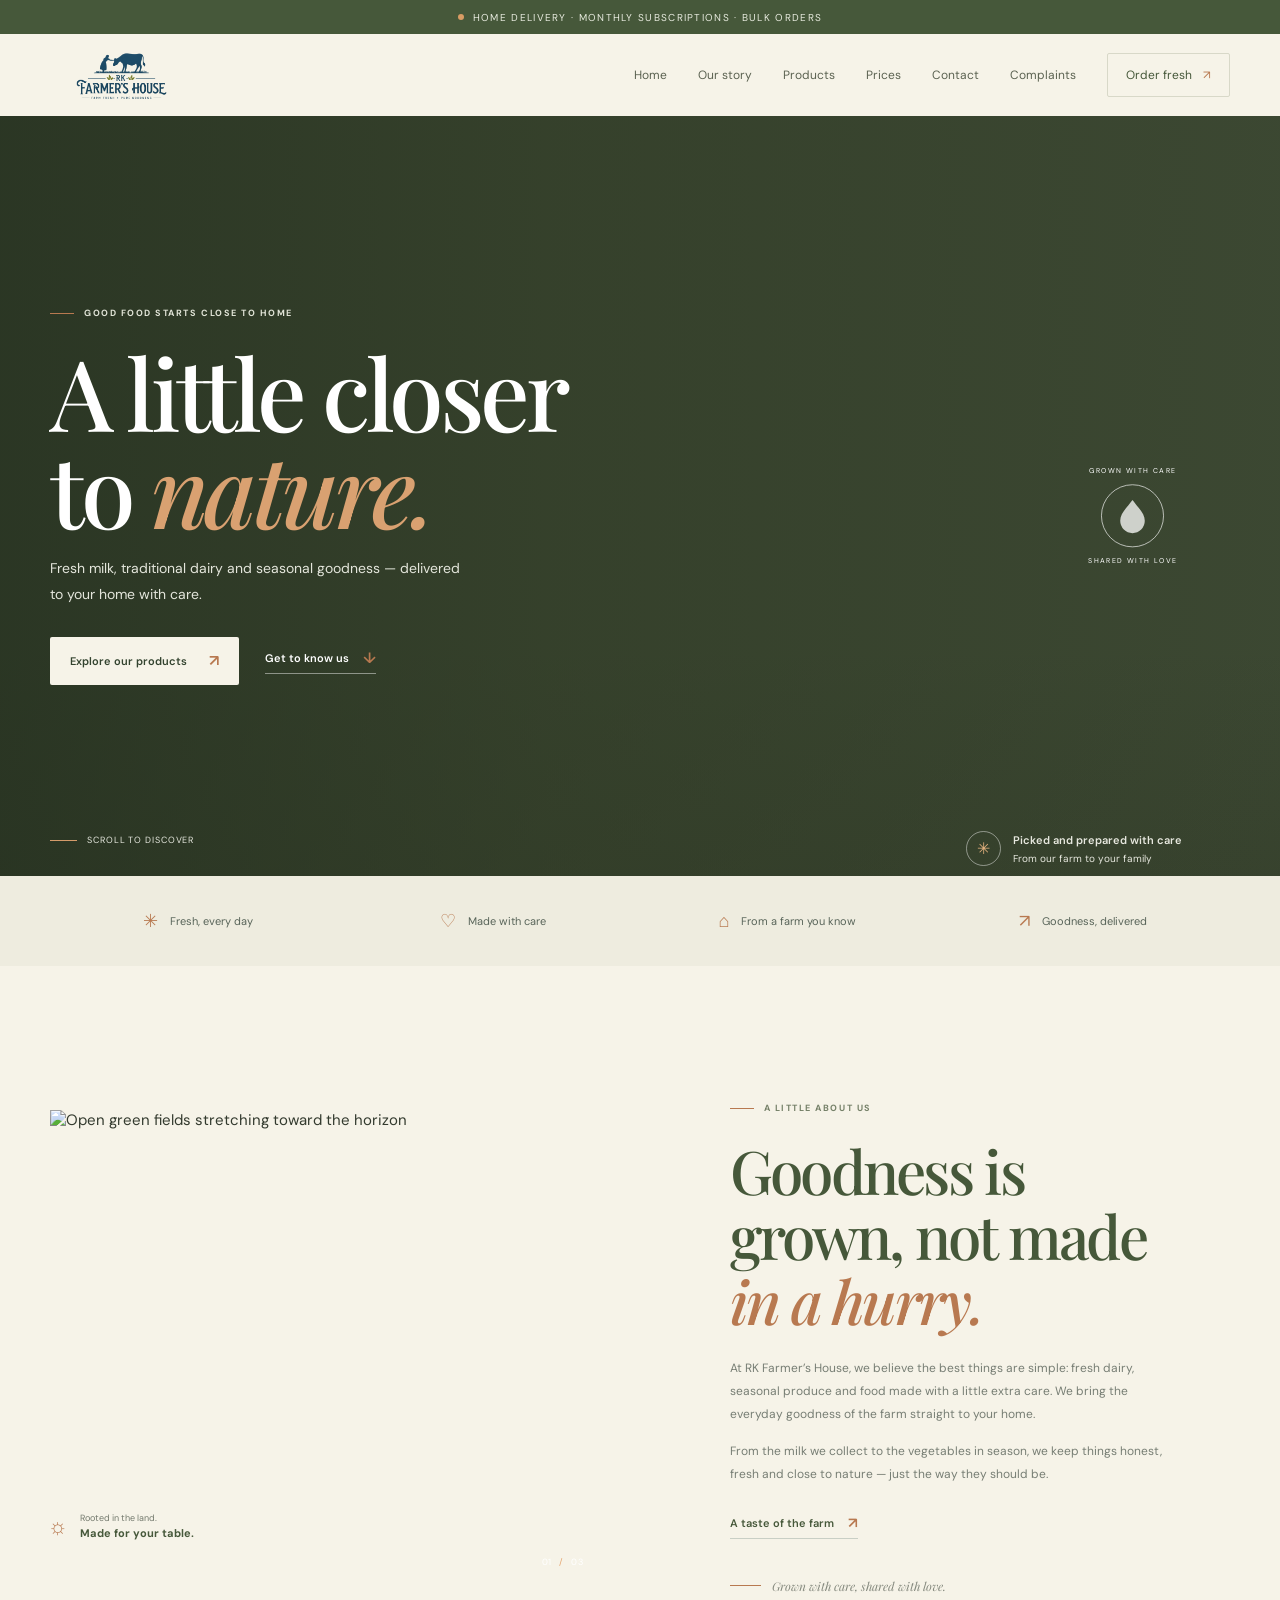
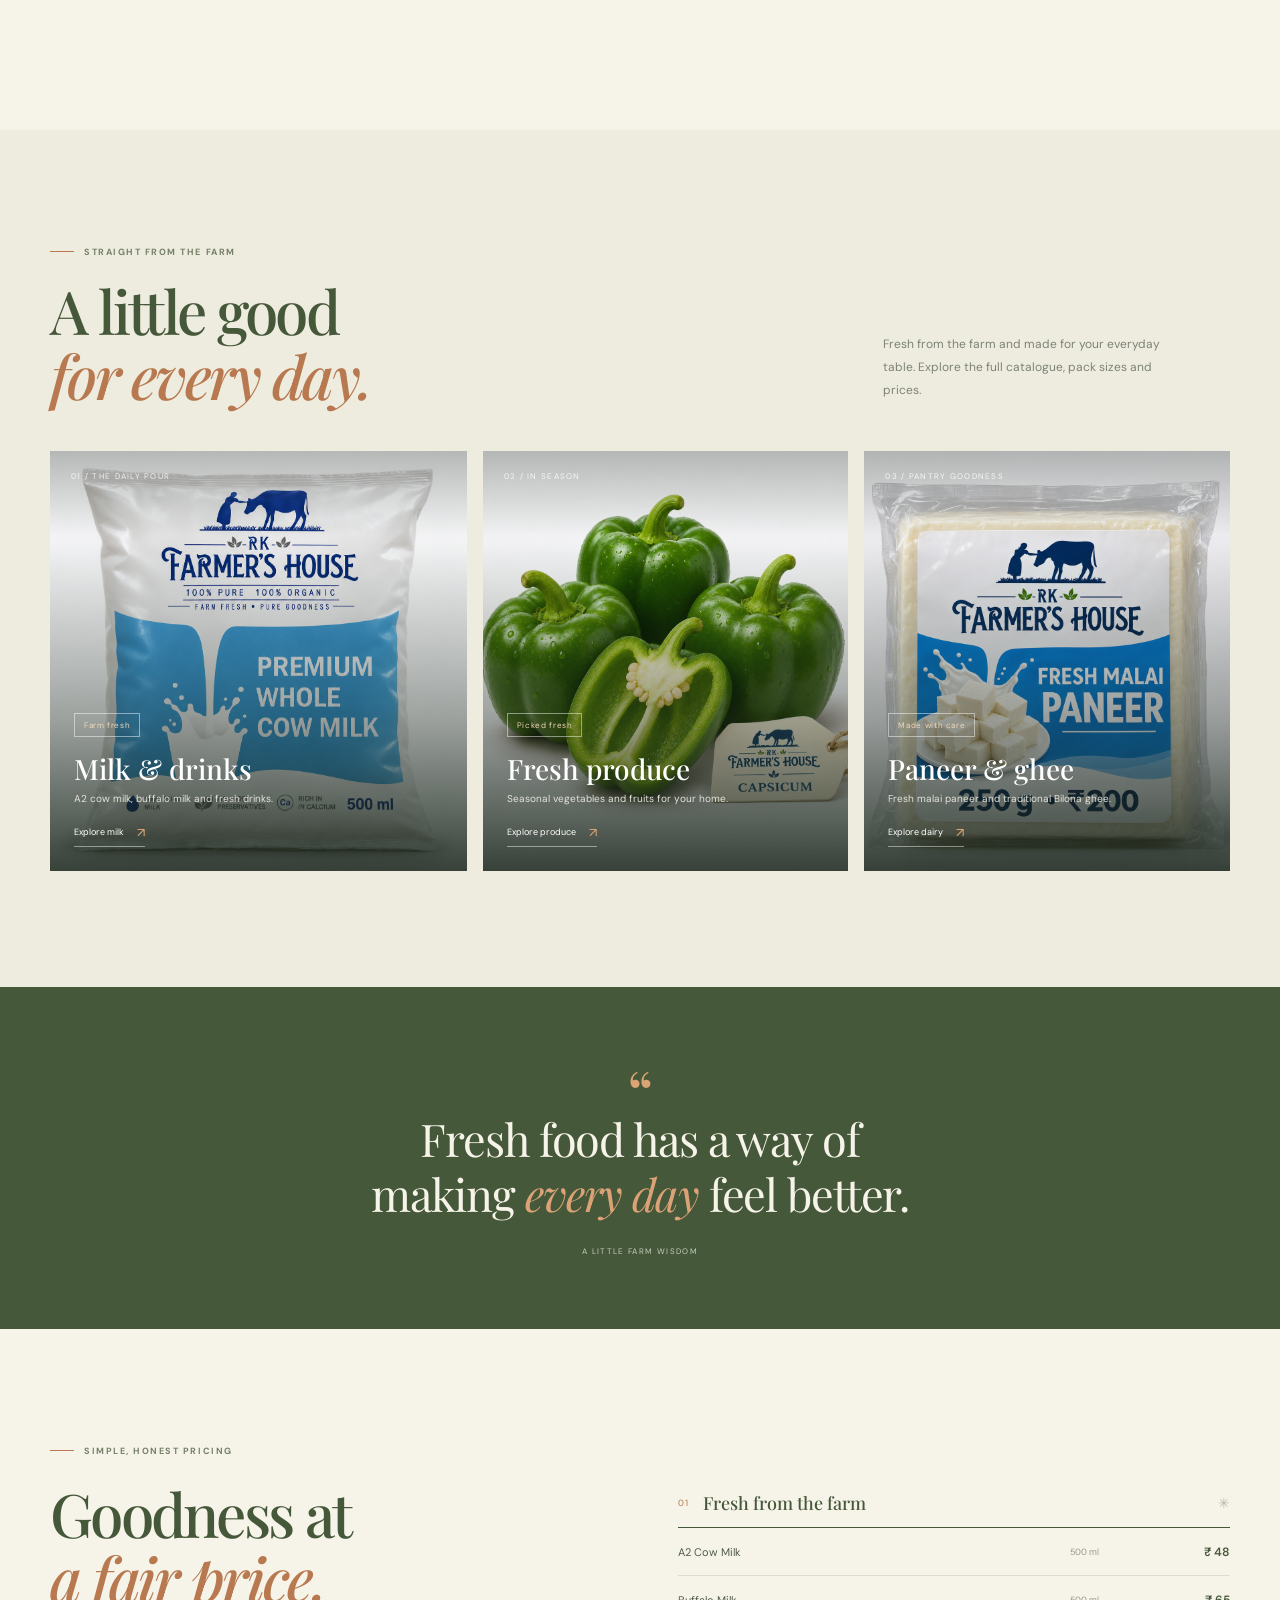
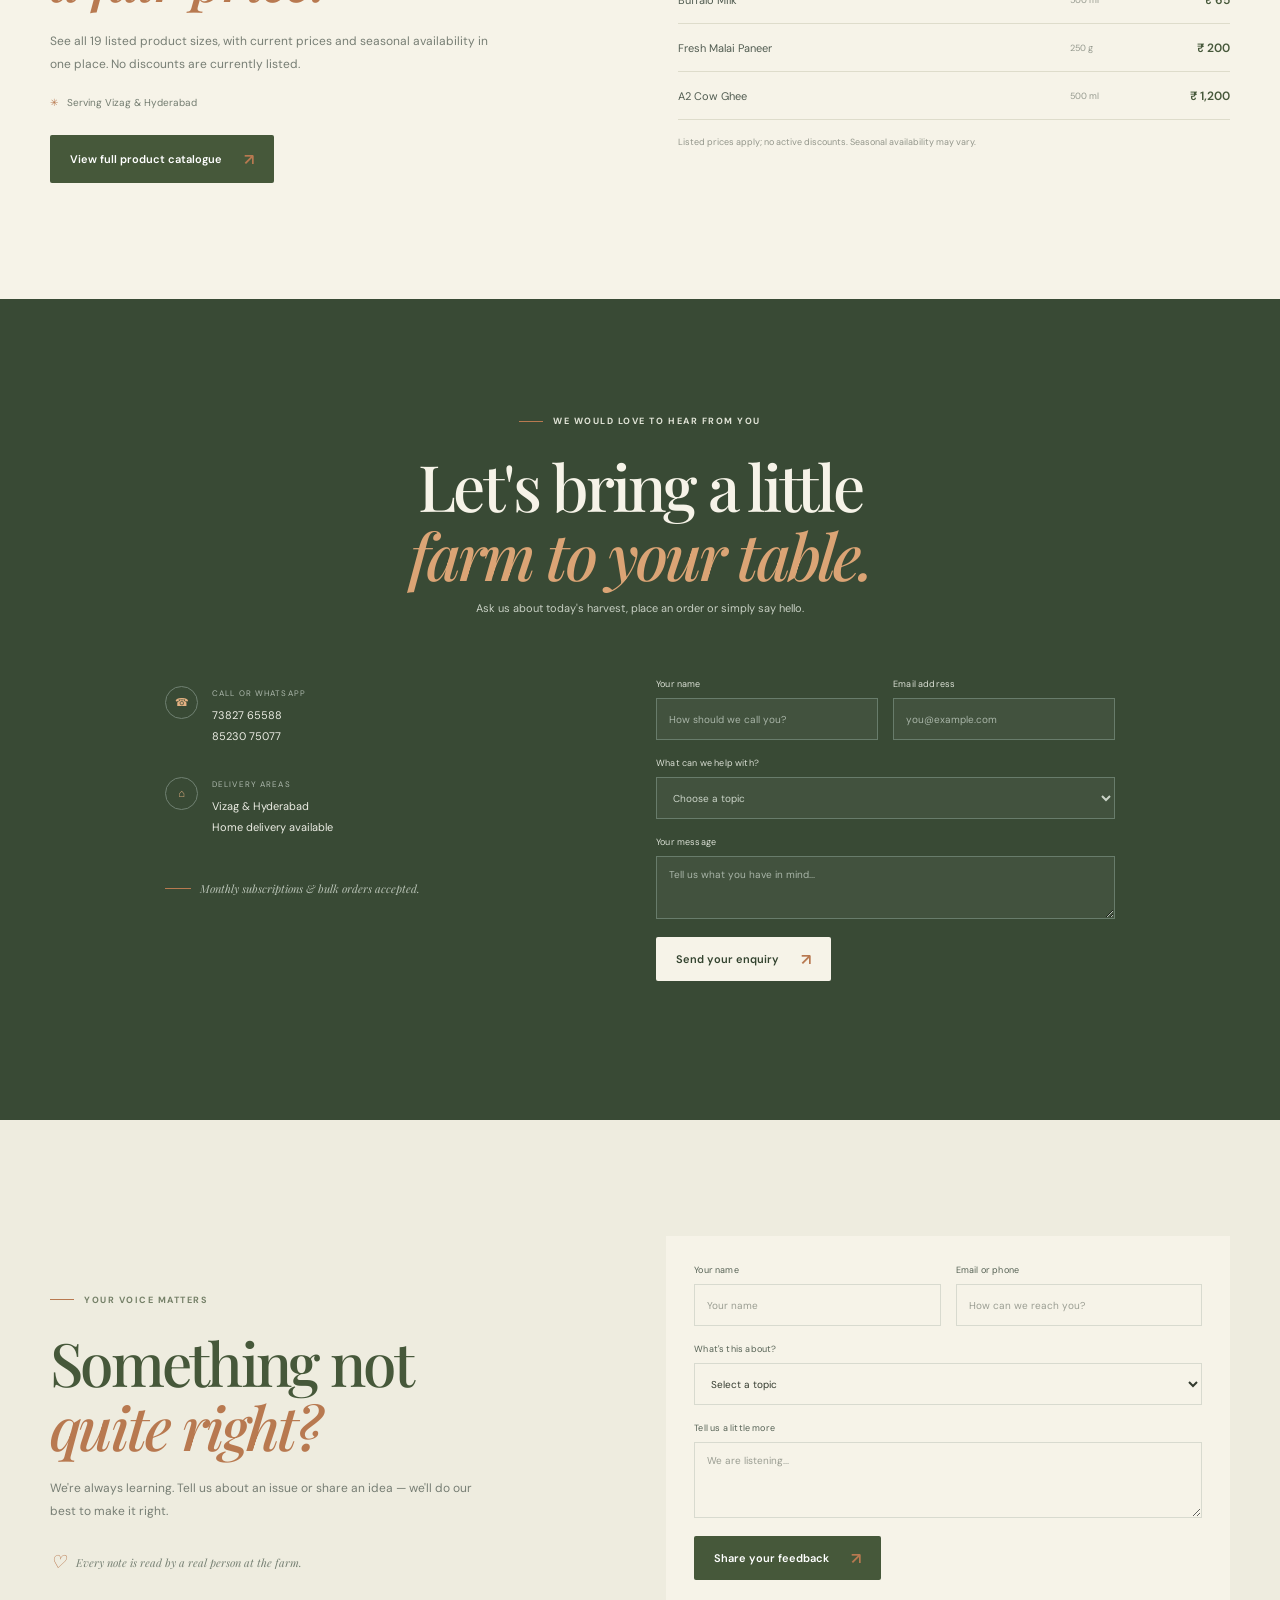
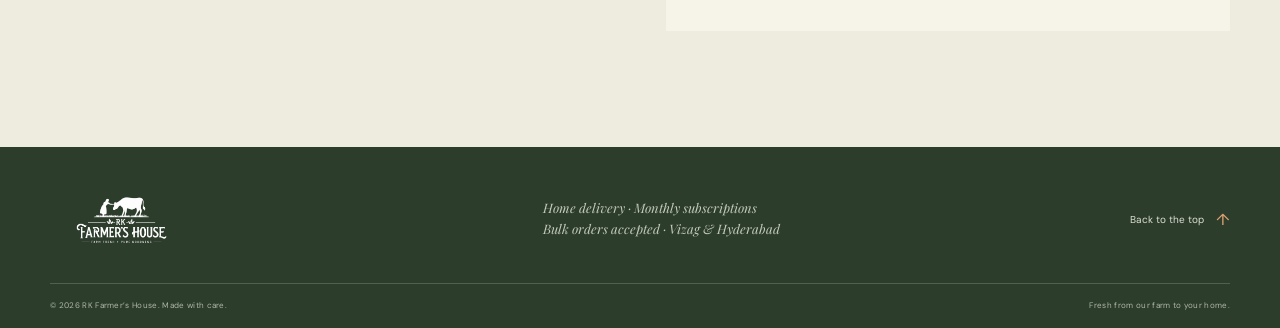
==== commit 8ca3b1bf: "added changed products" ====
--- a/index.html
+++ b/index.html
@@ -9,6 +9,7 @@
       content="Discover fresh milk, traditional dairy, drinks and seasonal produce from RK Farmer’s House. Home delivery in Vizag and Hyderabad."
     />
     <title>RK Farmer’s House — Fresh from our farm</title>
+    <link rel="icon" type="image/png" href="items/logo.png" />
     <link rel="preconnect" href="https://fonts.googleapis.com" />
     <link rel="preconnect" href="https://fonts.gstatic.com" crossorigin />
     <link
@@ -26,13 +27,7 @@
 
     <header class="site-header">
       <a class="brand" href="#home" aria-label="RK Farmer’s House home">
-        <span class="brand-mark" aria-hidden="true">
-          <svg viewBox="0 0 42 42" fill="none">
-            <path d="M21 5C16 12 9 18 9 26a12 12 0 0 0 24 0c0-8-7-14-12-21Z" fill="currentColor" />
-            <path d="M15 27c.5 3.2 2.5 5.2 5.5 6" stroke="#F8F7EF" stroke-width="2" stroke-linecap="round" />
-          </svg>
-        </span>
-        <span class="brand-copy"><strong>RK Farmer’s House</strong><small>FRESH FROM OUR FARM</small></span>
+        <img class="brand-logo" src="items/logo.png" alt="RK Farmer’s House — Farm fresh, pure goodness" />
       </a>
 
       <button class="menu-toggle" type="button" aria-label="Open navigation" aria-expanded="false" aria-controls="primary-navigation">
@@ -122,19 +117,19 @@
           </div>
           <div class="product-grid">
             <article class="product-card product-card-large">
-              <img src="https://images.unsplash.com/photo-1563636619-e9143da7973b?auto=format&fit=crop&w=1000&q=85" alt="Fresh milk being poured into a glass" loading="lazy" />
+              <img src="items/list/Premium%20500%20mL%20whole%20cow%20milk%20pouch.png" alt="RK Farmer’s House fresh cow milk pouch" loading="lazy" />
               <div class="product-overlay"></div>
               <div class="product-number">01 / THE DAILY POUR</div>
               <div class="product-info"><span class="product-tag">Farm fresh</span><h3>Milk &amp; drinks</h3><p>A2 cow milk, buffalo milk and fresh drinks.</p><a href="products.html#milk" aria-label="See milk and drinks">Explore milk <span aria-hidden="true">↗</span></a></div>
             </article>
             <article class="product-card">
-              <img src="https://images.unsplash.com/photo-1540420773420-3366772f4999?auto=format&fit=crop&w=900&q=85" alt="A colorful basket of fresh seasonal vegetables" loading="lazy" />
+              <img src="items/list/Fresh%20green%20capsicums%20with%20ivory%20tag.png" alt="Fresh RK Farmer’s House green capsicums" loading="lazy" />
               <div class="product-overlay"></div>
               <div class="product-number">02 / IN SEASON</div>
               <div class="product-info"><span class="product-tag">Picked fresh</span><h3>Fresh produce</h3><p>Seasonal vegetables and fruits for your home.</p><a href="products.html#produce" aria-label="See seasonal produce">Explore produce <span aria-hidden="true">↗</span></a></div>
             </article>
             <article class="product-card">
-              <img src="https://images.unsplash.com/photo-1490645935967-10de6ba17061?auto=format&fit=crop&w=900&q=85" alt="A wholesome spread of fresh food" loading="lazy" />
+              <img src="items/list/RK%20Farmer%E2%80%99s%20House%20Fresh%20Malai%20Paneer.png" alt="RK Farmer’s House fresh malai paneer" loading="lazy" />
               <div class="product-overlay"></div>
               <div class="product-number">03 / PANTRY GOODNESS</div>
               <div class="product-info"><span class="product-tag">Made with care</span><h3>Paneer &amp; ghee</h3><p>Fresh malai paneer and traditional Bilona ghee.</p><a href="products.html#paneer" aria-label="See paneer and ghee">Explore dairy <span aria-hidden="true">↗</span></a></div>
@@ -242,8 +237,7 @@
     <footer class="site-footer">
       <div class="page-width footer-top">
         <a class="brand brand-footer" href="#home">
-          <span class="brand-mark" aria-hidden="true"><svg viewBox="0 0 42 42" fill="none"><path d="M21 5C16 12 9 18 9 26a12 12 0 0 0 24 0c0-8-7-14-12-21Z" fill="currentColor" /><path d="M15 27c.5 3.2 2.5 5.2 5.5 6" stroke="#F8F7EF" stroke-width="2" stroke-linecap="round" /></svg></span>
-          <span class="brand-copy"><strong>RK Farmer’s House</strong><small>FRESH FROM OUR FARM</small></span>
+          <img class="brand-logo" src="items/logo.png" alt="RK Farmer’s House — Farm fresh, pure goodness" />
         </a>
         <p>Home delivery · Monthly subscriptions<br />Bulk orders accepted · Vizag &amp; Hyderabad</p>
         <a class="back-top" href="#home">Back to the top <span aria-hidden="true">↑</span></a>
--- a/styles.css
+++ b/styles.css
@@ -25,6 +25,7 @@
 .announcement-dot { width: 6px; height: 6px; background: #d89c64; border-radius: 50%; }
 .site-header { height: 82px; padding: 0 max(48px, calc((100% - 1180px) / 2)); display: flex; justify-content: space-between; align-items: center; position: relative; z-index: 10; background: var(--cream); }
 .brand { display: inline-flex; align-items: center; gap: 10px; color: var(--green); flex-shrink: 0; }
+.brand-logo { display: block; width: 142px; height: 66px; object-fit: contain; }
 .brand-mark { width: 39px; height: 39px; display: block; }
 .brand-mark svg { width: 100%; height: 100%; }
 .brand-copy { display: grid; gap: 3px; }
@@ -167,6 +168,7 @@
 .footer-top { display: flex; align-items: center; justify-content: space-between; padding-bottom: 31px; }
 .brand-footer { color: #eef0e5; }
 .brand-footer .brand-copy small { color: #b2bdaa; }
+.brand-footer .brand-logo { filter: brightness(0) invert(1); }
 .footer-top > p { margin: 0; color: #c3ccbd; font-family: var(--serif); font-size: 13px; font-style: italic; line-height: 1.6; }
 .back-top { display: inline-flex; gap: 12px; align-items: center; color: #dbe1d5; font-size: 10px; }
 .back-top span { color: #e0a173; font-size: 16px; }
@@ -298,6 +300,23 @@
 .delivery-banner > div:first-child > p:last-child { max-width: 470px; margin: 0; color: #777e74; font-size: 11px; line-height: 1.8; }
 .delivery-actions { display: flex; flex-direction: column; align-items: flex-start; gap: 11px; flex-shrink: 0; }
 .delivery-actions > a:not(.button) { color: var(--green); font-size: 10px; }
+.catalog-feature-section { margin-top: 74px; scroll-margin-top: 78px; }
+.catalog-feature-heading { display: flex; align-items: end; justify-content: space-between; gap: 28px; margin-bottom: 24px; }
+.catalog-feature-heading .eyebrow { margin-bottom: 14px; }
+.catalog-feature-heading h2 { margin: 0; color: var(--green); font-size: clamp(35px, 3.8vw, 48px); line-height: 1.12; }
+.catalog-feature-heading h2 em { color: var(--orange); }
+.catalog-feature-heading > p { max-width: 380px; margin: 0 0 3px; color: #777e74; font-size: 11px; line-height: 1.8; }
+.produce-grid { display: grid; grid-template-columns: repeat(5, minmax(0, 1fr)); gap: 13px; }
+.produce-card { min-width: 0; overflow: hidden; border: 1px solid #e3e1d4; background: #fbfaf5; }
+.produce-card > img { display: block; width: 100%; height: 175px; object-fit: cover; background: #f1efe6; }
+.produce-card > div { min-height: 70px; padding: 11px 12px 12px; }
+.produce-card h3 { margin: 0 0 6px; color: var(--green); font-family: var(--serif); font-size: 13px; font-weight: 500; line-height: 1.35; }
+.produce-card > div > span { color: #818575; font-size: 9px; }
+.juice-section { padding-top: 5px; }
+.juice-subheading { margin: 34px 0 14px; color: var(--green); font-family: var(--serif); font-size: 22px; font-weight: 500; }
+.juice-grid { grid-template-columns: repeat(4, minmax(0, 1fr)); }
+.juice-grid .produce-card > img { height: 210px; }
+.juice-section > .catalog-order { margin-top: 24px; }
 
 @media (max-width: 900px) {
   .catalog-hero-content { gap: 5%; }
@@ -305,6 +324,8 @@
   .catalog-grid { gap: 16px; }
   .catalog-card-content { padding: 18px 15px 16px; }
   .catalog-columns, .catalog-item { grid-template-columns: minmax(0, 1fr) 52px 63px 53px; gap: 3px; }
+  .produce-grid { grid-template-columns: repeat(4, minmax(0, 1fr)); }
+  .produce-card > img { height: 160px; }
 }
 
 @media (max-width: 680px) {
@@ -325,6 +346,16 @@
   .catalog-item { min-height: 43px; font-size: 9px; }
   .catalog-item b { font-size: 10px; }
   .catalog-columns-availability, .catalog-item-availability { grid-template-columns: minmax(0, 1fr) 125px; }
+  .brand-logo { width: 126px; height: 58px; }
+  .catalog-feature-section { margin-top: 53px; }
+  .catalog-feature-heading { display: block; margin-bottom: 18px; }
+  .catalog-feature-heading h2 { font-size: 38px; }
+  .catalog-feature-heading > p { margin-top: 13px; }
+  .produce-grid { grid-template-columns: repeat(2, minmax(0, 1fr)); gap: 10px; }
+  .produce-card > img { height: 165px; }
+  .produce-card > div { min-height: 66px; padding: 10px; }
+  .juice-grid .produce-card > img { height: 190px; }
+  .juice-subheading { margin-top: 27px; font-size: 20px; }
   .delivery-banner { align-items: flex-start; flex-direction: column; margin-top: 39px; padding: 25px 20px; }
   .delivery-banner h2 { font-size: 33px; }
   .delivery-actions { gap: 13px; }
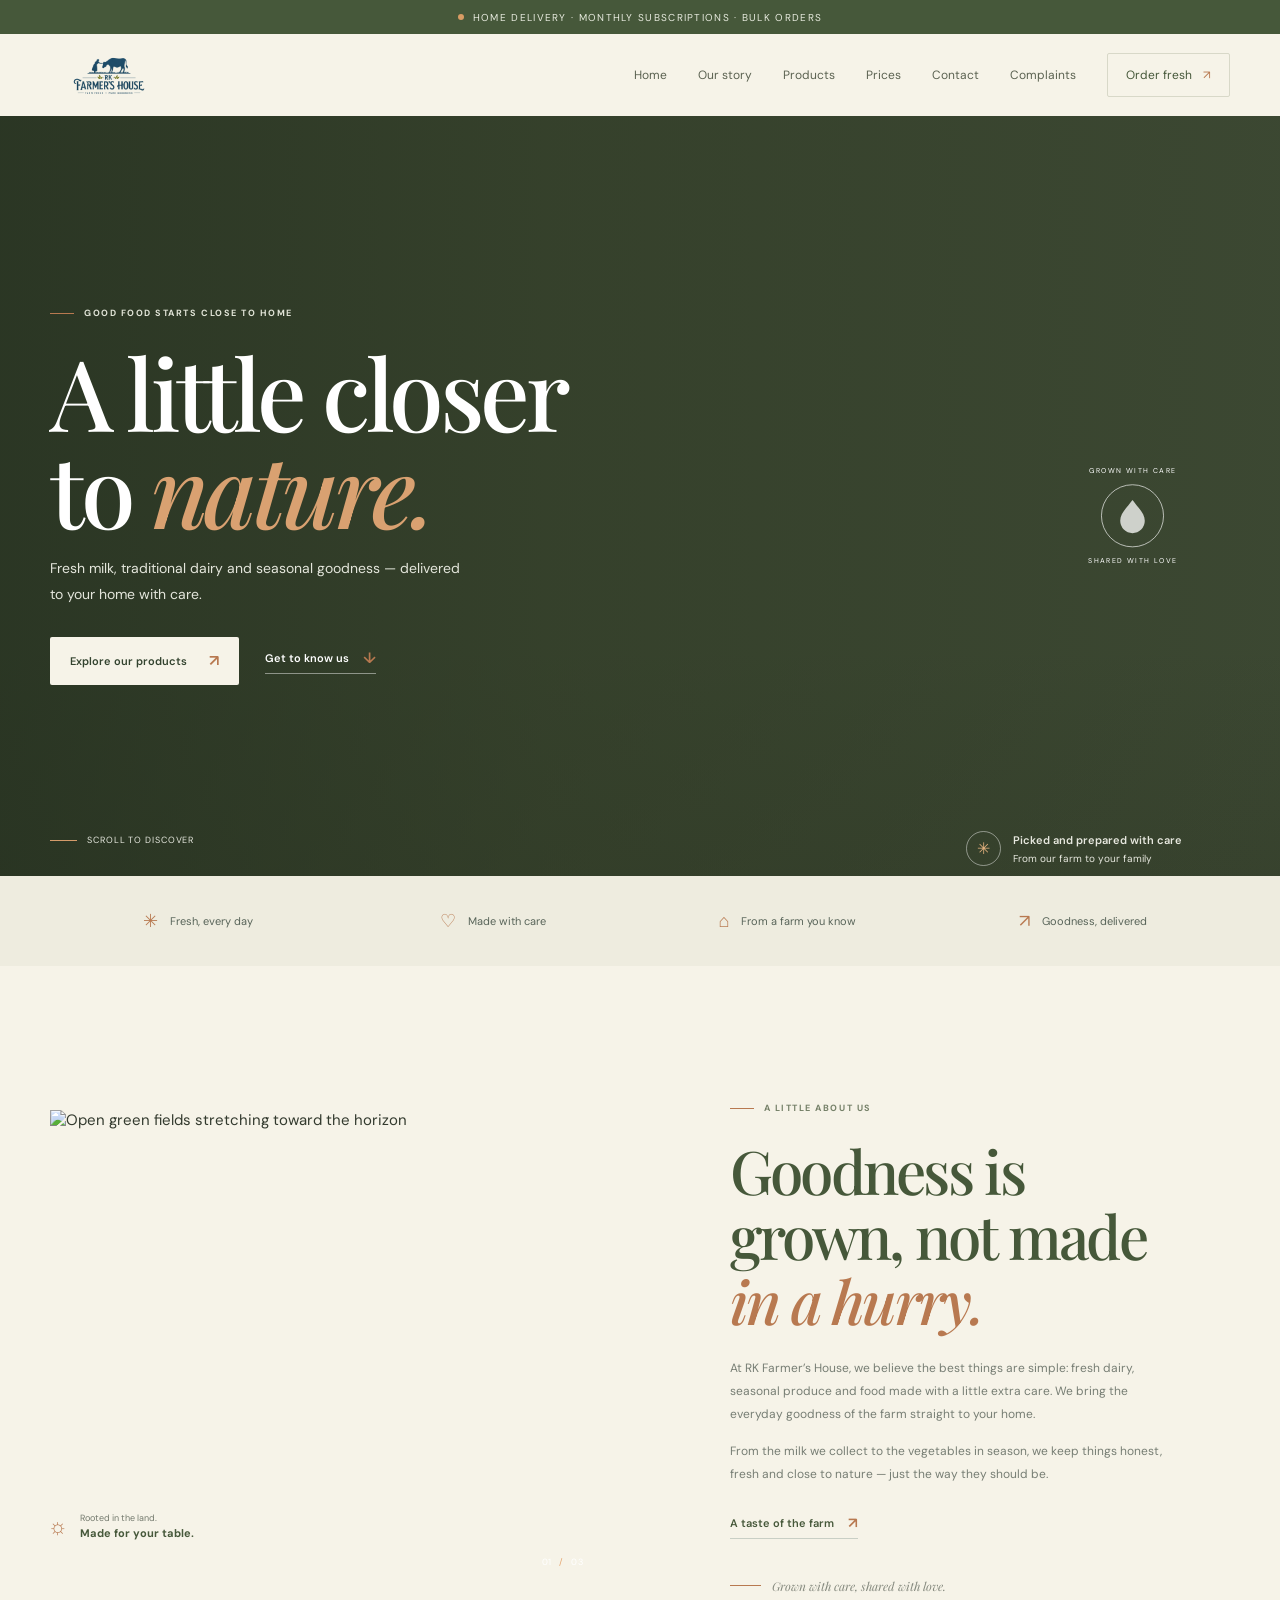
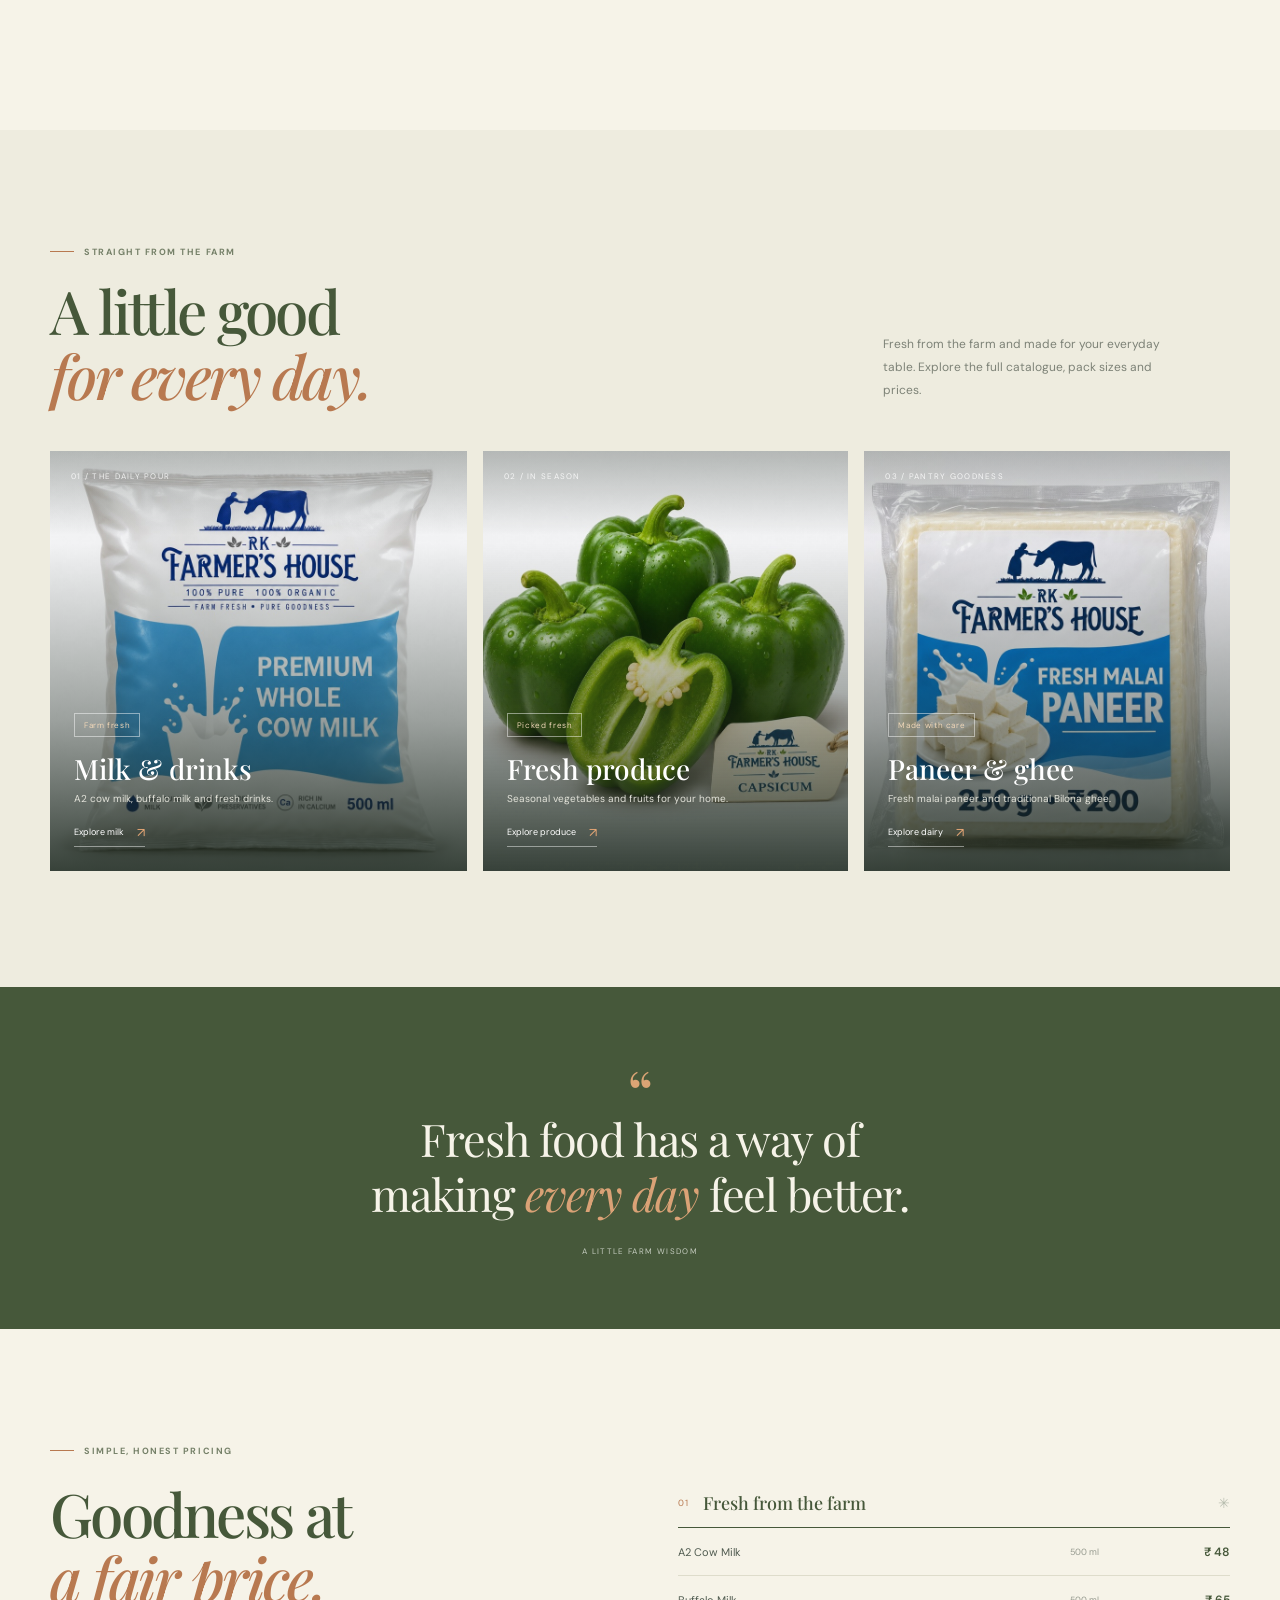
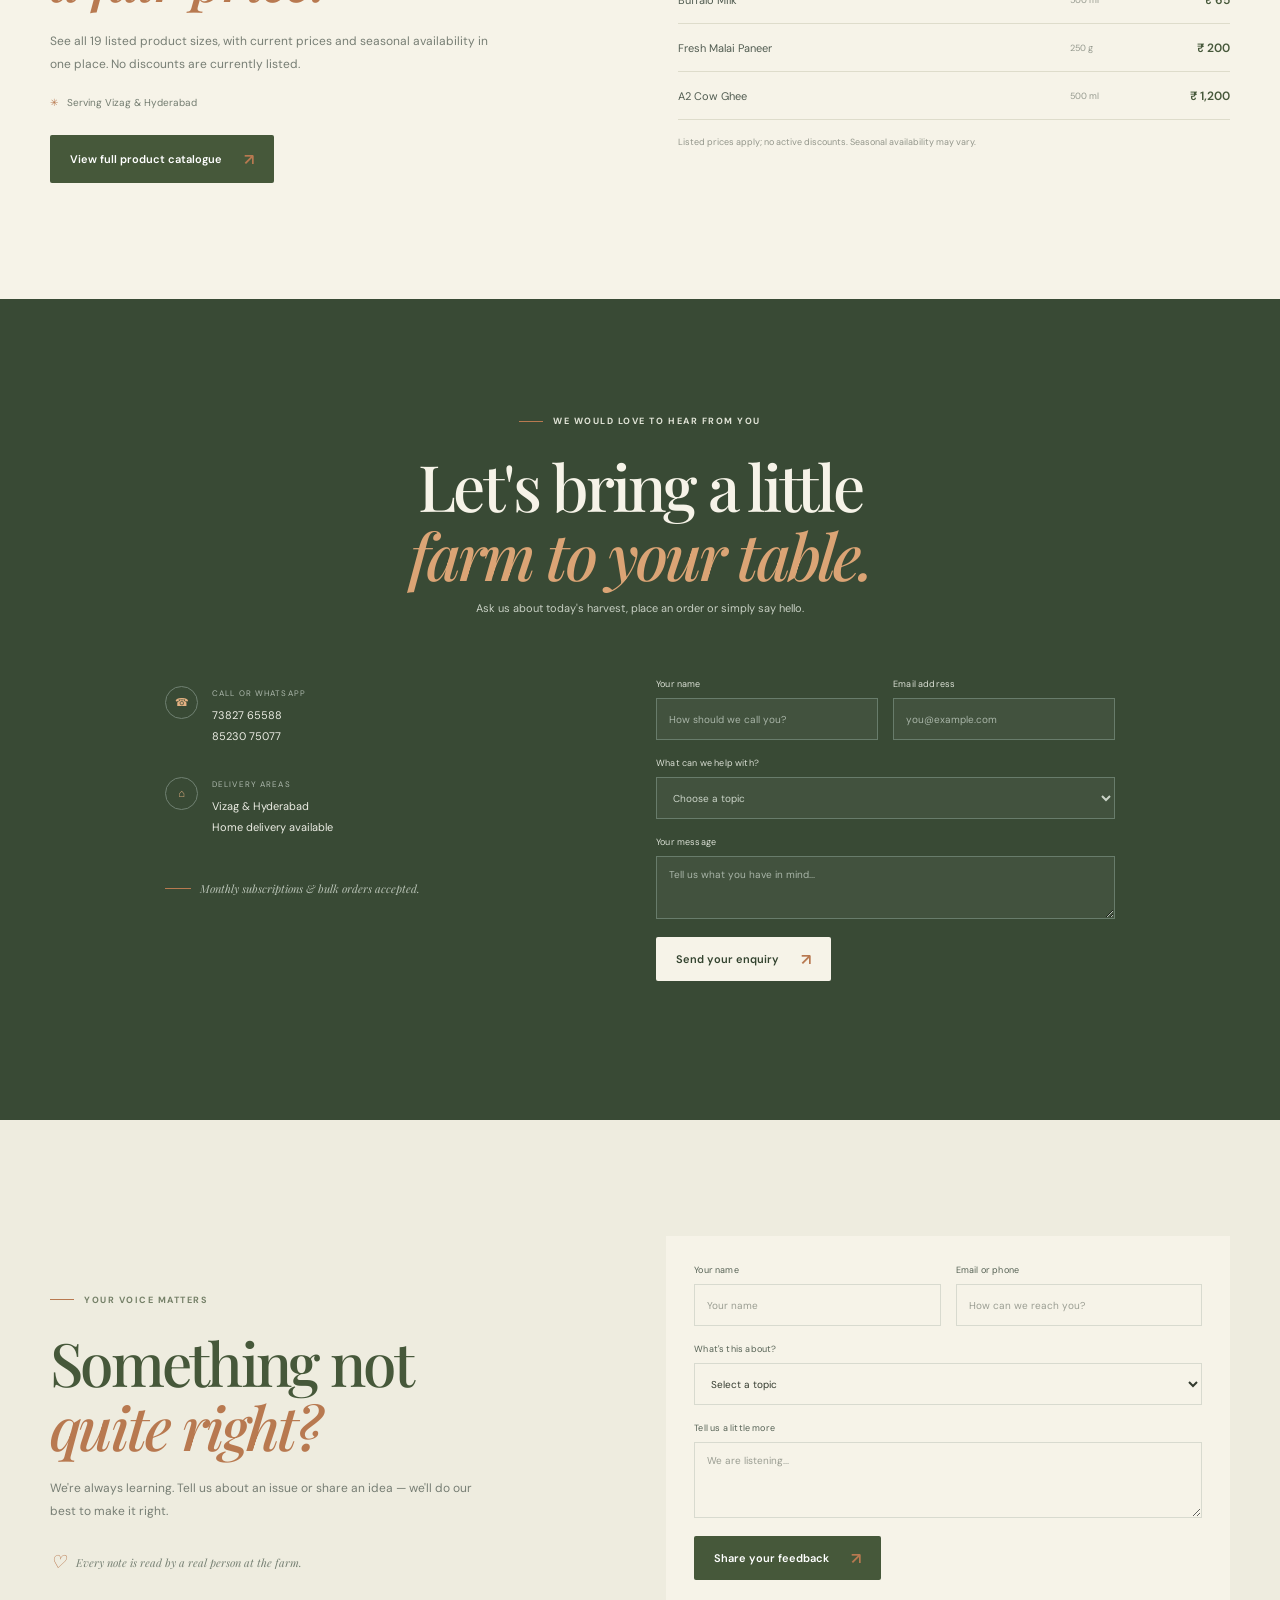
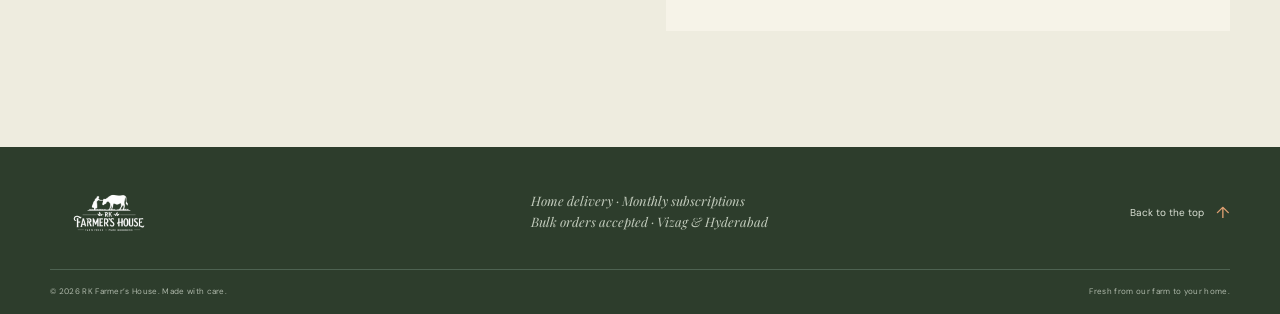
==== commit 4ecf2f01: "items size compressed" ====
--- a/index.html
+++ b/index.html
@@ -9,7 +9,7 @@
       content="Discover fresh milk, traditional dairy, drinks and seasonal produce from RK Farmer’s House. Home delivery in Vizag and Hyderabad."
     />
     <title>RK Farmer’s House — Fresh from our farm</title>
-    <link rel="icon" type="image/png" href="items/logo.png" />
+    <link rel="icon" type="image/png" href="items/optimized/logo.png" />
     <link rel="preconnect" href="https://fonts.googleapis.com" />
     <link rel="preconnect" href="https://fonts.gstatic.com" crossorigin />
     <link
@@ -27,7 +27,7 @@
 
     <header class="site-header">
       <a class="brand" href="#home" aria-label="RK Farmer’s House home">
-        <img class="brand-logo" src="items/logo.png" alt="RK Farmer’s House — Farm fresh, pure goodness" />
+        <img class="brand-logo" src="items/optimized/logo.png" alt="RK Farmer’s House — Farm fresh, pure goodness" />
       </a>
 
       <button class="menu-toggle" type="button" aria-label="Open navigation" aria-expanded="false" aria-controls="primary-navigation">
@@ -117,19 +117,19 @@
           </div>
           <div class="product-grid">
             <article class="product-card product-card-large">
-              <img src="items/list/Premium%20500%20mL%20whole%20cow%20milk%20pouch.png" alt="RK Farmer’s House fresh cow milk pouch" loading="lazy" />
+              <img src="items/optimized/list/Premium%20500%20mL%20whole%20cow%20milk%20pouch.jpg" alt="RK Farmer’s House fresh cow milk pouch" loading="lazy" />
               <div class="product-overlay"></div>
               <div class="product-number">01 / THE DAILY POUR</div>
               <div class="product-info"><span class="product-tag">Farm fresh</span><h3>Milk &amp; drinks</h3><p>A2 cow milk, buffalo milk and fresh drinks.</p><a href="products.html#milk" aria-label="See milk and drinks">Explore milk <span aria-hidden="true">↗</span></a></div>
             </article>
             <article class="product-card">
-              <img src="items/list/Fresh%20green%20capsicums%20with%20ivory%20tag.png" alt="Fresh RK Farmer’s House green capsicums" loading="lazy" />
+              <img src="items/optimized/list/Fresh%20green%20capsicums%20with%20ivory%20tag.jpg" alt="Fresh RK Farmer’s House green capsicums" loading="lazy" />
               <div class="product-overlay"></div>
               <div class="product-number">02 / IN SEASON</div>
               <div class="product-info"><span class="product-tag">Picked fresh</span><h3>Fresh produce</h3><p>Seasonal vegetables and fruits for your home.</p><a href="products.html#produce" aria-label="See seasonal produce">Explore produce <span aria-hidden="true">↗</span></a></div>
             </article>
             <article class="product-card">
-              <img src="items/list/RK%20Farmer%E2%80%99s%20House%20Fresh%20Malai%20Paneer.png" alt="RK Farmer’s House fresh malai paneer" loading="lazy" />
+              <img src="items/optimized/list/RK%20Farmer%E2%80%99s%20House%20Fresh%20Malai%20Paneer.jpg" alt="RK Farmer’s House fresh malai paneer" loading="lazy" />
               <div class="product-overlay"></div>
               <div class="product-number">03 / PANTRY GOODNESS</div>
               <div class="product-info"><span class="product-tag">Made with care</span><h3>Paneer &amp; ghee</h3><p>Fresh malai paneer and traditional Bilona ghee.</p><a href="products.html#paneer" aria-label="See paneer and ghee">Explore dairy <span aria-hidden="true">↗</span></a></div>
@@ -237,7 +237,7 @@
     <footer class="site-footer">
       <div class="page-width footer-top">
         <a class="brand brand-footer" href="#home">
-          <img class="brand-logo" src="items/logo.png" alt="RK Farmer’s House — Farm fresh, pure goodness" />
+          <img class="brand-logo" src="items/optimized/logo.png" alt="RK Farmer’s House — Farm fresh, pure goodness" />
         </a>
         <p>Home delivery · Monthly subscriptions<br />Bulk orders accepted · Vizag &amp; Hyderabad</p>
         <a class="back-top" href="#home">Back to the top <span aria-hidden="true">↑</span></a>
--- a/styles.css
+++ b/styles.css
@@ -25,12 +25,7 @@
 .announcement-dot { width: 6px; height: 6px; background: #d89c64; border-radius: 50%; }
 .site-header { height: 82px; padding: 0 max(48px, calc((100% - 1180px) / 2)); display: flex; justify-content: space-between; align-items: center; position: relative; z-index: 10; background: var(--cream); }
 .brand { display: inline-flex; align-items: center; gap: 10px; color: var(--green); flex-shrink: 0; }
-.brand-logo { display: block; width: 142px; height: 66px; object-fit: contain; }
-.brand-mark { width: 39px; height: 39px; display: block; }
-.brand-mark svg { width: 100%; height: 100%; }
-.brand-copy { display: grid; gap: 3px; }
-.brand-copy strong { font-family: var(--serif); font-size: 18px; font-weight: 600; letter-spacing: -.03em; }
-.brand-copy small { color: var(--green-muted); font-size: 8px; font-weight: 700; letter-spacing: .17em; }
+.brand-logo { display: block; width: 118px; height: 52px; object-fit: contain; }
 .navigation { display: flex; align-items: center; gap: 31px; color: #5b6251; font-size: 12px; }
 .navigation > a:not(.nav-cta) { transition: color .2s ease; }
 .navigation > a:not(.nav-cta):hover { color: var(--orange); }
@@ -194,9 +189,6 @@
   .section-pad { padding: 78px 0; }
   .announcement { height: 31px; font-size: 8px; letter-spacing: .09em; }
   .site-header { height: 69px; padding: 0 20px; }
-  .brand-mark { width: 34px; height: 34px; }
-  .brand-copy strong { font-size: 16px; }
-  .brand-copy small { font-size: 7px; }
   .menu-toggle { display: flex; width: 40px; height: 40px; flex-direction: column; justify-content: center; align-items: center; gap: 6px; border: 1px solid #d9ddd1; background: transparent; }
   .menu-toggle span { width: 17px; height: 1px; background: var(--green); transition: transform .2s; }
   .menu-toggle[aria-expanded="true"] span:first-child { transform: translateY(3.5px) rotate(45deg); }
@@ -278,7 +270,7 @@
 .category-nav a:hover, .category-nav a:focus-visible { color: white; background: var(--green); }
 .catalog-grid { display: grid; grid-template-columns: repeat(2, minmax(0, 1fr)); gap: 22px; }
 .catalog-card { min-width: 0; overflow: hidden; border: 1px solid #e3e1d4; background: #fbfaf5; scroll-margin-top: 76px; }
-.catalog-card > img { height: 205px; object-fit: cover; }
+.catalog-card > img { height: 175px; padding: 8px; object-fit: contain; background: #fff; }
 .catalog-card-content { padding: 21px 22px 18px; }
 .catalog-number { margin: 0 0 8px; color: #8c8f7d; font-size: 8px; letter-spacing: .15em; }
 .catalog-card h3 { margin: 0 0 16px; color: var(--green); font-family: var(--serif); font-size: 25px; font-weight: 500; }
@@ -306,16 +298,16 @@
 .catalog-feature-heading h2 { margin: 0; color: var(--green); font-size: clamp(35px, 3.8vw, 48px); line-height: 1.12; }
 .catalog-feature-heading h2 em { color: var(--orange); }
 .catalog-feature-heading > p { max-width: 380px; margin: 0 0 3px; color: #777e74; font-size: 11px; line-height: 1.8; }
-.produce-grid { display: grid; grid-template-columns: repeat(5, minmax(0, 1fr)); gap: 13px; }
+.produce-grid { display: grid; grid-template-columns: repeat(6, minmax(0, 1fr)); gap: 13px; }
 .produce-card { min-width: 0; overflow: hidden; border: 1px solid #e3e1d4; background: #fbfaf5; }
-.produce-card > img { display: block; width: 100%; height: 175px; object-fit: cover; background: #f1efe6; }
+.produce-card > img { display: block; width: 100%; height: 150px; padding: 7px; object-fit: contain; background: #fff; }
 .produce-card > div { min-height: 70px; padding: 11px 12px 12px; }
 .produce-card h3 { margin: 0 0 6px; color: var(--green); font-family: var(--serif); font-size: 13px; font-weight: 500; line-height: 1.35; }
 .produce-card > div > span { color: #818575; font-size: 9px; }
 .juice-section { padding-top: 5px; }
 .juice-subheading { margin: 34px 0 14px; color: var(--green); font-family: var(--serif); font-size: 22px; font-weight: 500; }
-.juice-grid { grid-template-columns: repeat(4, minmax(0, 1fr)); }
-.juice-grid .produce-card > img { height: 210px; }
+.juice-grid { grid-template-columns: repeat(5, minmax(0, 1fr)); }
+.juice-grid .produce-card > img { height: 160px; }
 .juice-section > .catalog-order { margin-top: 24px; }
 
 @media (max-width: 900px) {
@@ -324,8 +316,8 @@
   .catalog-grid { gap: 16px; }
   .catalog-card-content { padding: 18px 15px 16px; }
   .catalog-columns, .catalog-item { grid-template-columns: minmax(0, 1fr) 52px 63px 53px; gap: 3px; }
-  .produce-grid { grid-template-columns: repeat(4, minmax(0, 1fr)); }
-  .produce-card > img { height: 160px; }
+  .produce-grid, .juice-grid { grid-template-columns: repeat(4, minmax(0, 1fr)); }
+  .produce-card > img { height: 145px; }
 }
 
 @media (max-width: 680px) {
@@ -340,21 +332,20 @@
   .catalog-intro h2 { font-size: 39px; }
   .category-nav { margin-right: -20px; margin-left: -20px; padding: 11px 20px; }
   .catalog-grid { grid-template-columns: 1fr; gap: 15px; }
-  .catalog-card > img { height: 190px; }
+  .catalog-card > img { height: 145px; }
   .catalog-card-content { padding: 19px 17px 17px; }
   .catalog-columns, .catalog-item { grid-template-columns: minmax(0, 1fr) 57px 66px 58px; gap: 4px; }
   .catalog-item { min-height: 43px; font-size: 9px; }
   .catalog-item b { font-size: 10px; }
   .catalog-columns-availability, .catalog-item-availability { grid-template-columns: minmax(0, 1fr) 125px; }
-  .brand-logo { width: 126px; height: 58px; }
+  .brand-logo { width: 108px; height: 48px; }
   .catalog-feature-section { margin-top: 53px; }
   .catalog-feature-heading { display: block; margin-bottom: 18px; }
   .catalog-feature-heading h2 { font-size: 38px; }
   .catalog-feature-heading > p { margin-top: 13px; }
-  .produce-grid { grid-template-columns: repeat(2, minmax(0, 1fr)); gap: 10px; }
-  .produce-card > img { height: 165px; }
+  .produce-grid, .juice-grid { grid-template-columns: repeat(2, minmax(0, 1fr)); gap: 10px; }
+  .produce-card > img { height: 135px; padding: 5px; }
   .produce-card > div { min-height: 66px; padding: 10px; }
-  .juice-grid .produce-card > img { height: 190px; }
   .juice-subheading { margin-top: 27px; font-size: 20px; }
   .delivery-banner { align-items: flex-start; flex-direction: column; margin-top: 39px; padding: 25px 20px; }
   .delivery-banner h2 { font-size: 33px; }
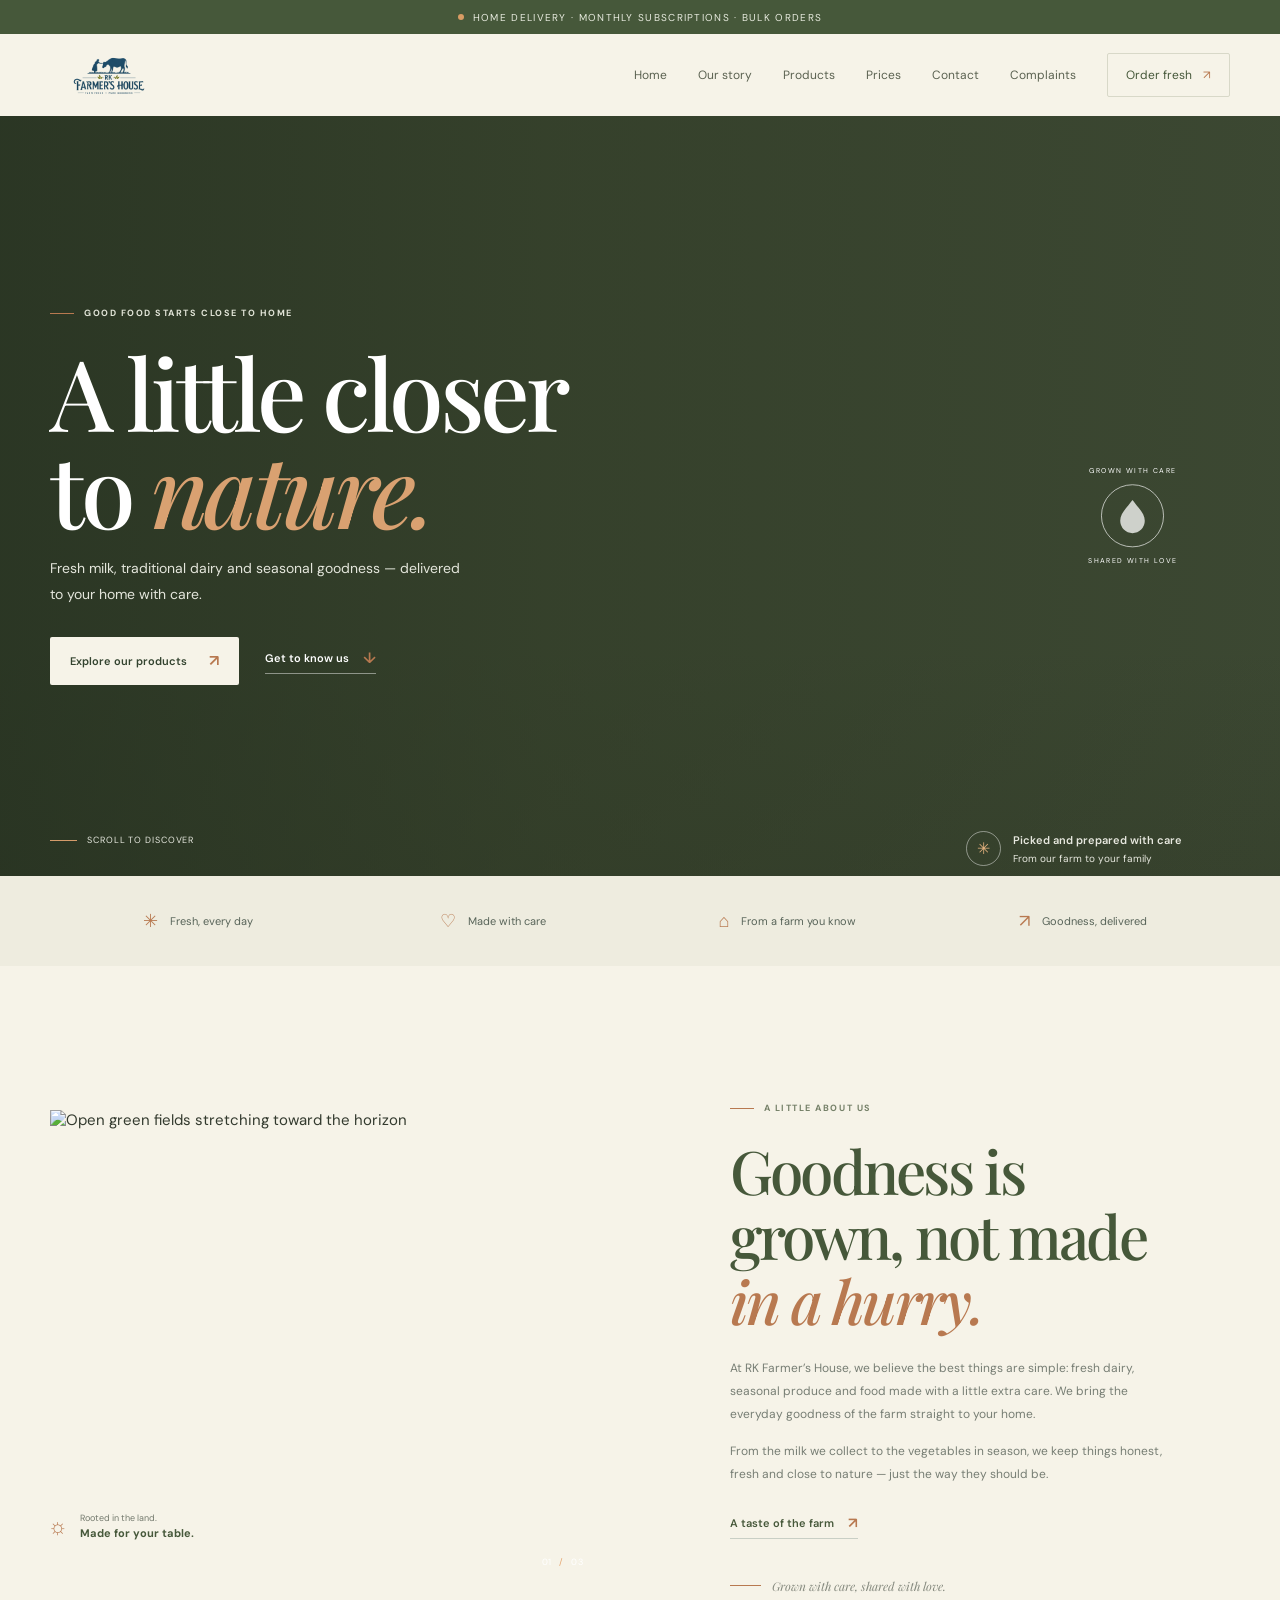
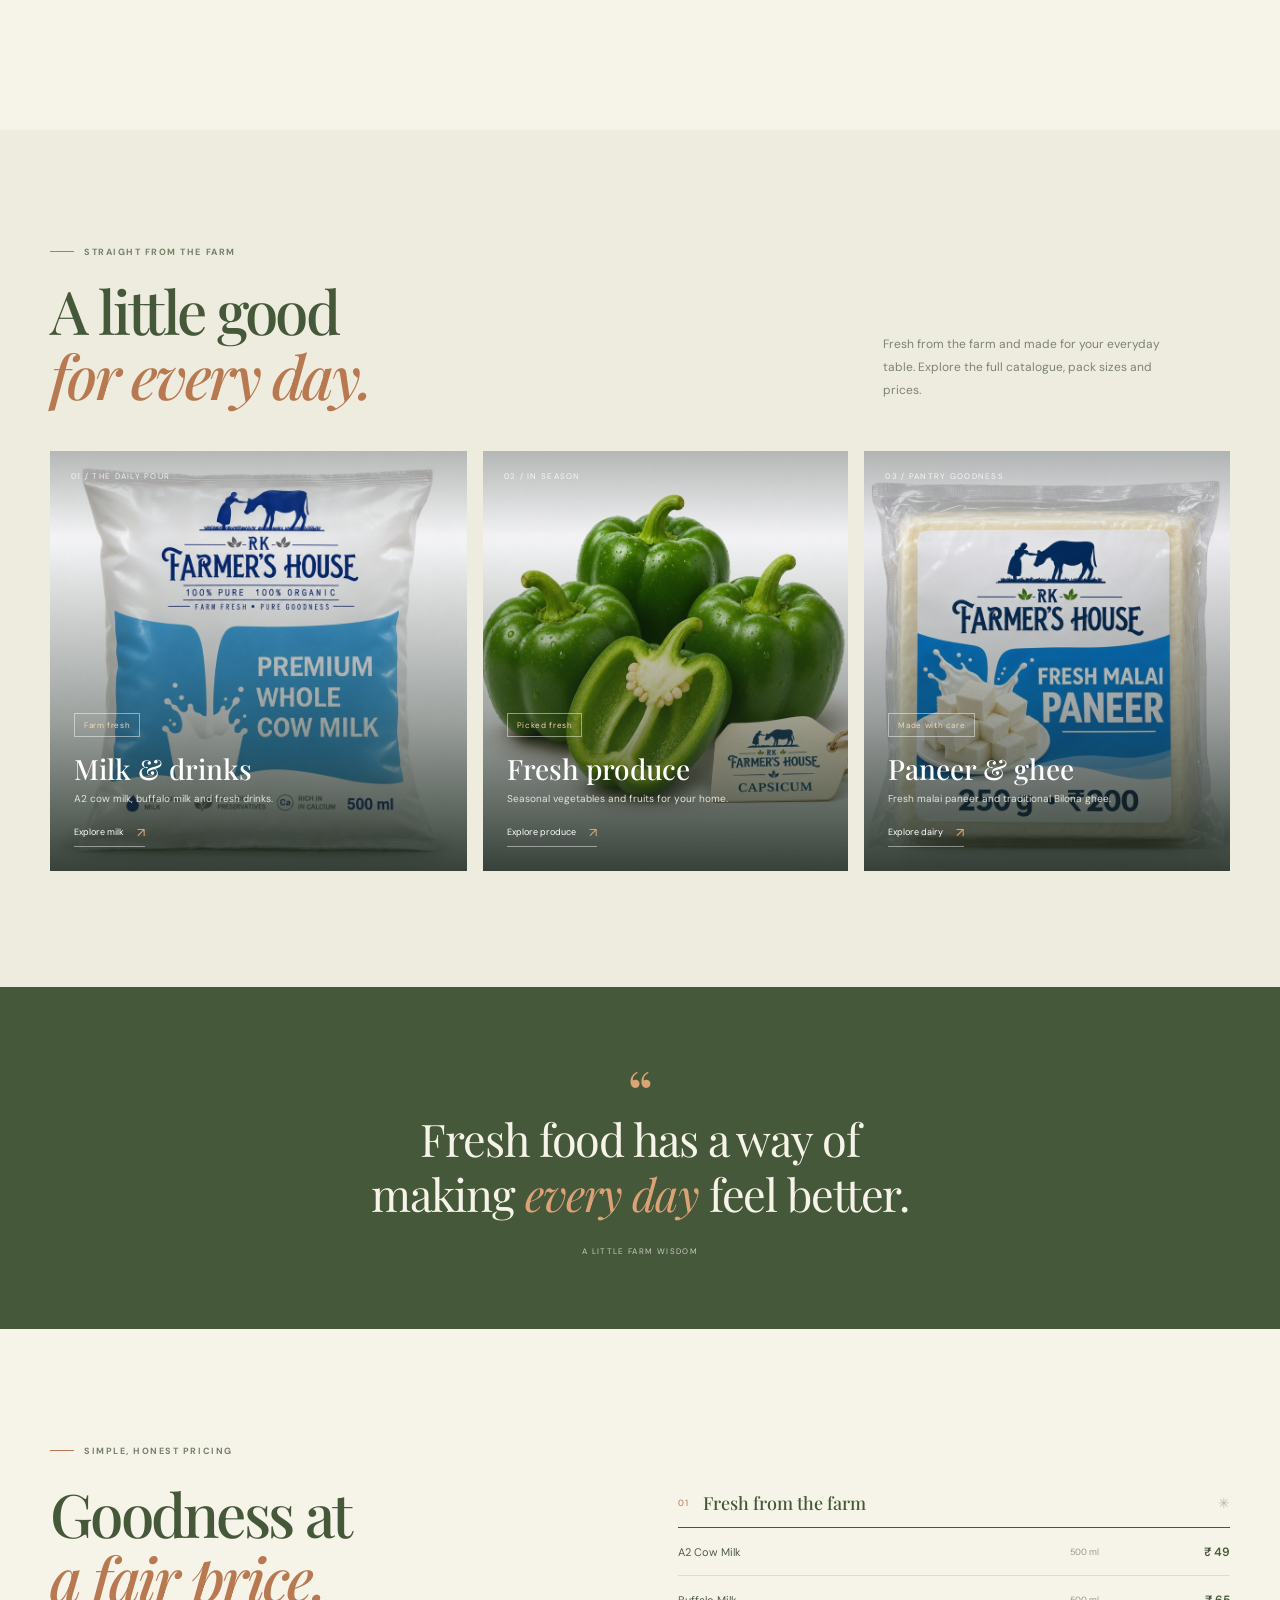
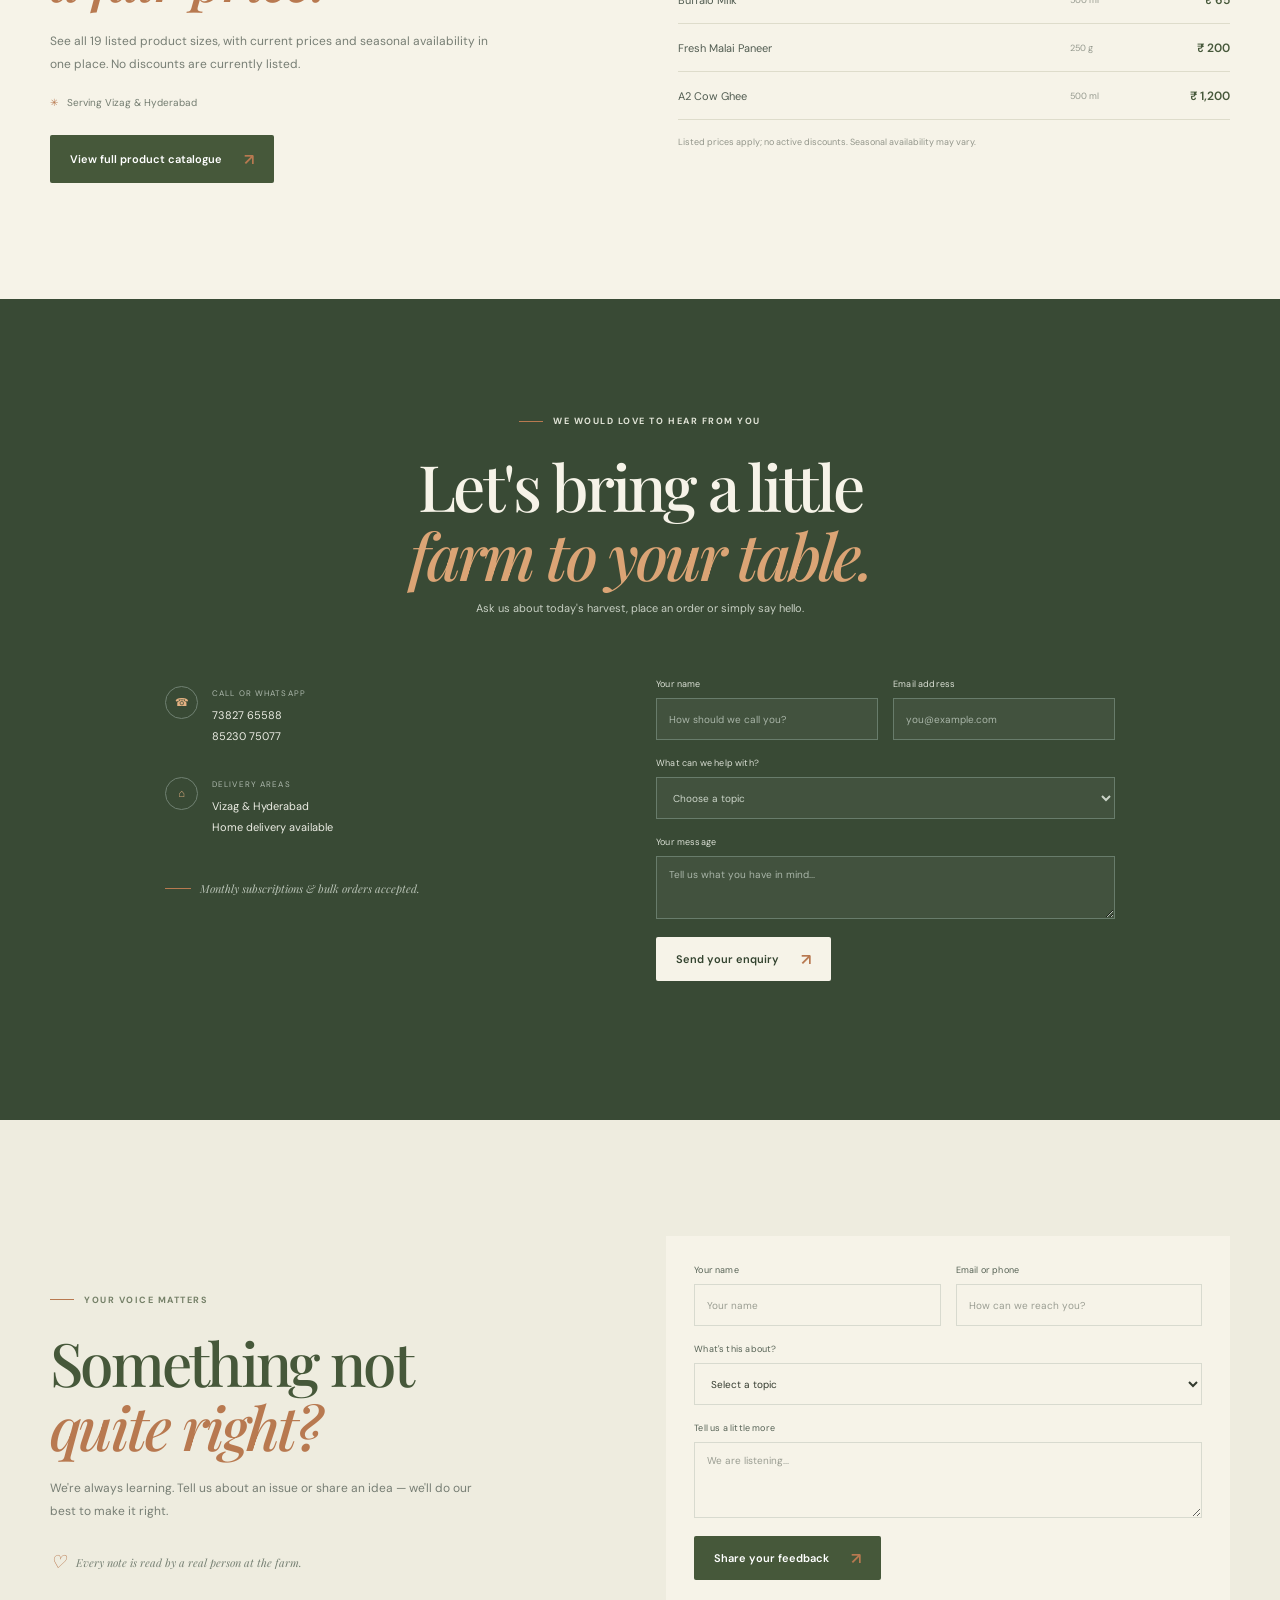
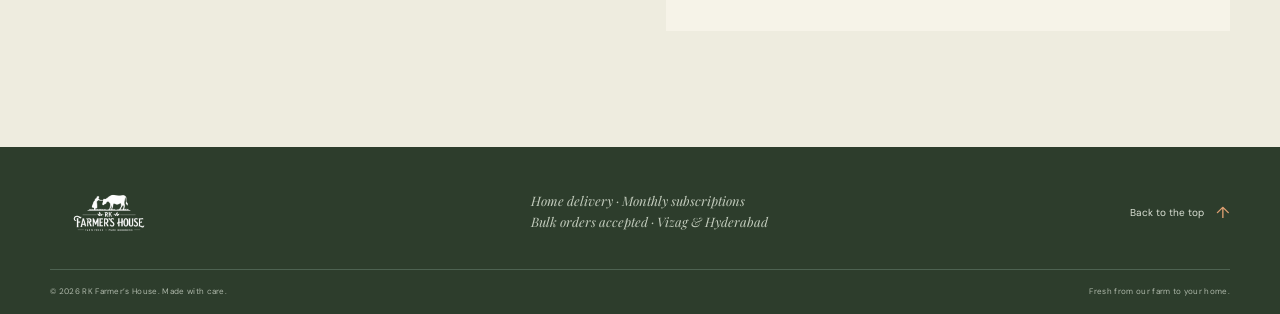
==== commit ef1514ff: "test" ====
--- a/index.html
+++ b/index.html
@@ -157,7 +157,7 @@
           </div>
           <div class="price-list">
             <div class="price-category"><span>01</span><h3>Fresh from the farm</h3><span class="category-leaf" aria-hidden="true">✳</span></div>
-            <div class="price-row"><span>A2 Cow Milk</span><span class="price-unit">500 ml</span><strong>₹ 48</strong></div>
+            <div class="price-row"><span>A2 Cow Milk</span><span class="price-unit">500 ml</span><strong>₹ 49</strong></div>
             <div class="price-row"><span>Buffalo Milk</span><span class="price-unit">500 ml</span><strong>₹ 65</strong></div>
             <div class="price-row"><span>Fresh Malai Paneer</span><span class="price-unit">250 g</span><strong>₹ 200</strong></div>
             <div class="price-row"><span>A2 Cow Ghee</span><span class="price-unit">500 ml</span><strong>₹ 1,200</strong></div>
--- a/styles.css
+++ b/styles.css
@@ -275,6 +275,9 @@
 .catalog-number { margin: 0 0 8px; color: #8c8f7d; font-size: 8px; letter-spacing: .15em; }
 .catalog-card h3 { margin: 0 0 16px; color: var(--green); font-family: var(--serif); font-size: 25px; font-weight: 500; }
 .catalog-columns, .catalog-item { display: grid; grid-template-columns: minmax(0, 1fr) 58px 68px 58px; align-items: center; gap: 5px; }
+.catalog-columns { grid-template-columns: minmax(0, 1fr) 58px 68px 58px 30px; }
+.catalog-columns::after { content: ""; }
+.catalog-item:not(.catalog-item-availability) { grid-template-columns: minmax(0, 1fr) 58px 68px 58px 30px; }
 .catalog-columns { min-height: 29px; border-bottom: 1px solid #d7d9ca; color: #888d7e; font-size: 8px; }
 .catalog-columns span:nth-child(n+2), .catalog-item > :nth-child(n+2) { text-align: right; }
 .catalog-item { min-height: 42px; border-bottom: 1px solid #e9e7dc; color: #606758; font-size: 9px; }
@@ -282,6 +285,7 @@
 .catalog-item b { color: var(--green); font-size: 10px; font-weight: 700; white-space: nowrap; }
 .catalog-item > span { color: #777e71; font-size: 8px; white-space: nowrap; }
 .catalog-item .no-discount { color: #929486; }
+.catalog-item > .add-to-cart { justify-self: end; }
 .catalog-columns-availability, .catalog-item-availability { grid-template-columns: minmax(0, 1fr) 125px; }
 .catalog-order { display: inline-flex; gap: 12px; align-items: center; margin-top: 17px; padding-bottom: 5px; border-bottom: 1px solid #c9cfc5; color: var(--green); font-size: 10px; font-weight: 600; }
 .catalog-order span { color: var(--orange); font-size: 14px; }
@@ -301,21 +305,55 @@
 .produce-grid { display: grid; grid-template-columns: repeat(6, minmax(0, 1fr)); gap: 13px; }
 .produce-card { min-width: 0; overflow: hidden; border: 1px solid #e3e1d4; background: #fbfaf5; }
 .produce-card > img { display: block; width: 100%; height: 150px; padding: 7px; object-fit: contain; background: #fff; }
-.produce-card > div { min-height: 70px; padding: 11px 12px 12px; }
+.produce-card > div { position: relative; min-height: 70px; padding: 11px 48px 12px 12px; }
 .produce-card h3 { margin: 0 0 6px; color: var(--green); font-family: var(--serif); font-size: 13px; font-weight: 500; line-height: 1.35; }
 .produce-card > div > span { color: #818575; font-size: 9px; }
+.produce-card > div > .add-to-cart { position: absolute; right: 10px; bottom: 14px; }
 .juice-section { padding-top: 5px; }
 .juice-subheading { margin: 34px 0 14px; color: var(--green); font-family: var(--serif); font-size: 22px; font-weight: 500; }
 .juice-grid { grid-template-columns: repeat(5, minmax(0, 1fr)); }
 .juice-grid .produce-card > img { height: 160px; }
 .juice-section > .catalog-order { margin-top: 24px; }
 
+.add-to-cart { display: inline-grid; width: 30px; height: 30px; flex: 0 0 30px; place-items: center; padding: 0; border: 1px solid #cbd1c0; border-radius: 50%; color: white; background: var(--green); cursor: pointer; font-size: 19px; line-height: 1; transition: background .2s, transform .2s, border-color .2s; }
+.add-to-cart:hover, .add-to-cart:focus-visible { border-color: var(--green-dark); background: var(--green-dark); transform: scale(1.06); }
+.add-to-cart:focus-visible, .cart-toggle:focus-visible, .cart-panel button:focus-visible, .cart-checkout:focus-visible { outline: 2px solid var(--orange); outline-offset: 3px; }
+.cart-toggle[hidden], .cart-panel[hidden] { display: none; }
+.cart-toggle { position: fixed; right: 22px; bottom: 22px; z-index: 20; min-height: 48px; padding: 0 19px; border: 0; border-radius: 30px; color: white; background: var(--green); box-shadow: 0 8px 26px rgba(35, 48, 34, .25); cursor: pointer; font-size: 12px; font-weight: 600; }
+.cart-toggle:hover { background: var(--green-dark); }
+.cart-panel { position: fixed; right: 22px; bottom: 82px; z-index: 21; display: grid; grid-template-rows: auto minmax(0, 1fr) auto auto auto; width: min(410px, calc(100vw - 32px)); max-height: min(70vh, 590px); padding: 20px; border: 1px solid #dedccb; background: #fbfaf5; box-shadow: 0 16px 48px rgba(35, 48, 34, .22); }
+.cart-heading { display: flex; justify-content: space-between; align-items: flex-start; padding-bottom: 12px; border-bottom: 1px solid var(--line); }
+.cart-heading .eyebrow { margin-bottom: 6px; font-size: 8px; }
+.cart-heading h2 { margin: 0; color: var(--green); font-family: var(--serif); font-size: 26px; font-weight: 500; }
+.cart-heading-actions { display: flex; align-items: center; gap: 9px; }
+.cart-clear { padding: 7px 10px; border: 1px solid var(--line); border-radius: 2px; color: var(--green); background: transparent; cursor: pointer; font-size: 10px; }
+.cart-clear:hover:not(:disabled) { border-color: var(--green); background: #f1f0e7; }
+.cart-clear:disabled { opacity: .45; cursor: not-allowed; }
+.cart-close { width: 32px; height: 32px; border: 1px solid var(--line); border-radius: 50%; color: var(--green); background: transparent; cursor: pointer; font-size: 22px; line-height: 1; }
+.cart-items { overflow-y: auto; overscroll-behavior: contain; }
+.cart-empty { margin: 20px 0; color: var(--muted); font-size: 12px; text-align: center; }
+.cart-item { display: flex; justify-content: space-between; align-items: center; gap: 12px; padding: 13px 0; border-bottom: 1px solid #e8e6db; }
+.cart-item-info { display: grid; min-width: 0; gap: 4px; }
+.cart-item-info strong { color: var(--green); font-family: var(--serif); font-size: 14px; font-weight: 500; }
+.cart-item-info span { color: #73796e; font-size: 10px; }
+.cart-item-info b { color: #525c4d; font-size: 10px; font-weight: 600; }
+.cart-quantity { display: inline-flex; flex: 0 0 auto; align-items: center; gap: 9px; }
+.cart-quantity button { display: grid; width: 27px; height: 27px; place-items: center; padding: 0; border: 1px solid #d5d8ca; border-radius: 50%; color: var(--green); background: transparent; cursor: pointer; font-size: 15px; }
+.cart-quantity > span { min-width: 12px; color: var(--ink); text-align: center; font-size: 11px; }
+.cart-summary { display: flex; justify-content: space-between; gap: 12px; padding: 14px 0 9px; color: #6e7667; font-size: 10px; }
+.cart-summary strong { color: var(--green); font-size: 14px; }
+.cart-note { margin: 0 0 11px; color: #796a54; font-size: 9px; line-height: 1.5; }
+.cart-note[hidden] { display: none; }
+.cart-checkout { justify-self: stretch; min-height: 44px; }
+.cart-checkout[hidden] { display: none; }
+
 @media (max-width: 900px) {
   .catalog-hero-content { gap: 5%; }
   .catalog-hero-image { height: 290px; }
   .catalog-grid { gap: 16px; }
   .catalog-card-content { padding: 18px 15px 16px; }
-  .catalog-columns, .catalog-item { grid-template-columns: minmax(0, 1fr) 52px 63px 53px; gap: 3px; }
+  .catalog-columns { grid-template-columns: minmax(0, 1fr) 52px 63px 53px 30px; gap: 3px; }
+  .catalog-item:not(.catalog-item-availability) { grid-template-columns: minmax(0, 1fr) 52px 63px 53px 30px; gap: 3px; }
   .produce-grid, .juice-grid { grid-template-columns: repeat(4, minmax(0, 1fr)); }
   .produce-card > img { height: 145px; }
 }
@@ -334,7 +372,9 @@
   .catalog-grid { grid-template-columns: 1fr; gap: 15px; }
   .catalog-card > img { height: 145px; }
   .catalog-card-content { padding: 19px 17px 17px; }
-  .catalog-columns, .catalog-item { grid-template-columns: minmax(0, 1fr) 57px 66px 58px; gap: 4px; }
+  .catalog-columns { grid-template-columns: minmax(0, 1fr) 60px 61px 58px 30px; gap: 4px; }
+  .catalog-item:not(.catalog-item-availability) { grid-template-columns: minmax(0, 1fr) 60px 61px 58px 30px; gap: 4px; }
+  .catalog-columns span:nth-child(4), .catalog-item .no-discount { display: none; }
   .catalog-item { min-height: 43px; font-size: 9px; }
   .catalog-item b { font-size: 10px; }
   .catalog-columns-availability, .catalog-item-availability { grid-template-columns: minmax(0, 1fr) 125px; }
@@ -350,4 +390,6 @@
   .delivery-banner { align-items: flex-start; flex-direction: column; margin-top: 39px; padding: 25px 20px; }
   .delivery-banner h2 { font-size: 33px; }
   .delivery-actions { gap: 13px; }
-}
+  .cart-toggle { right: 12px; bottom: 12px; min-height: 46px; }
+  .cart-panel { right: 10px; bottom: 68px; max-height: min(72vh, 560px); padding: 16px; }
+}
